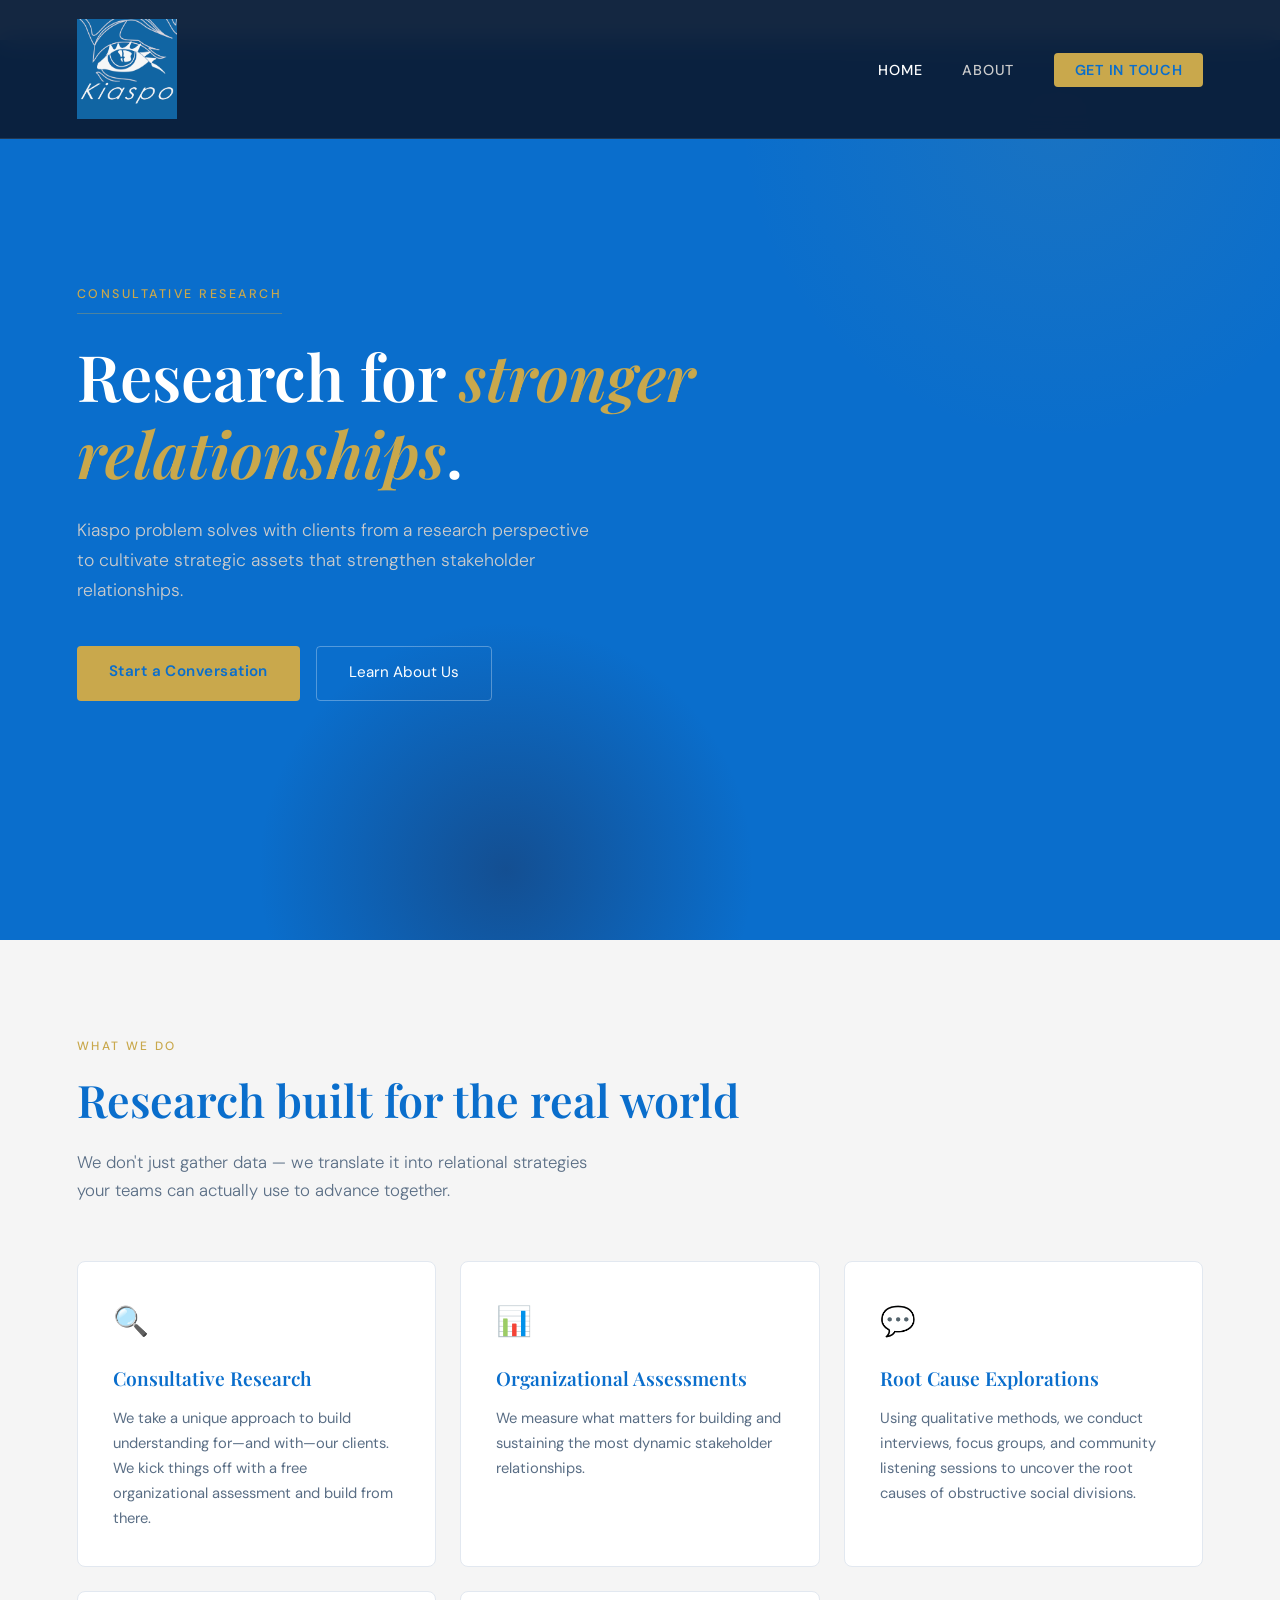
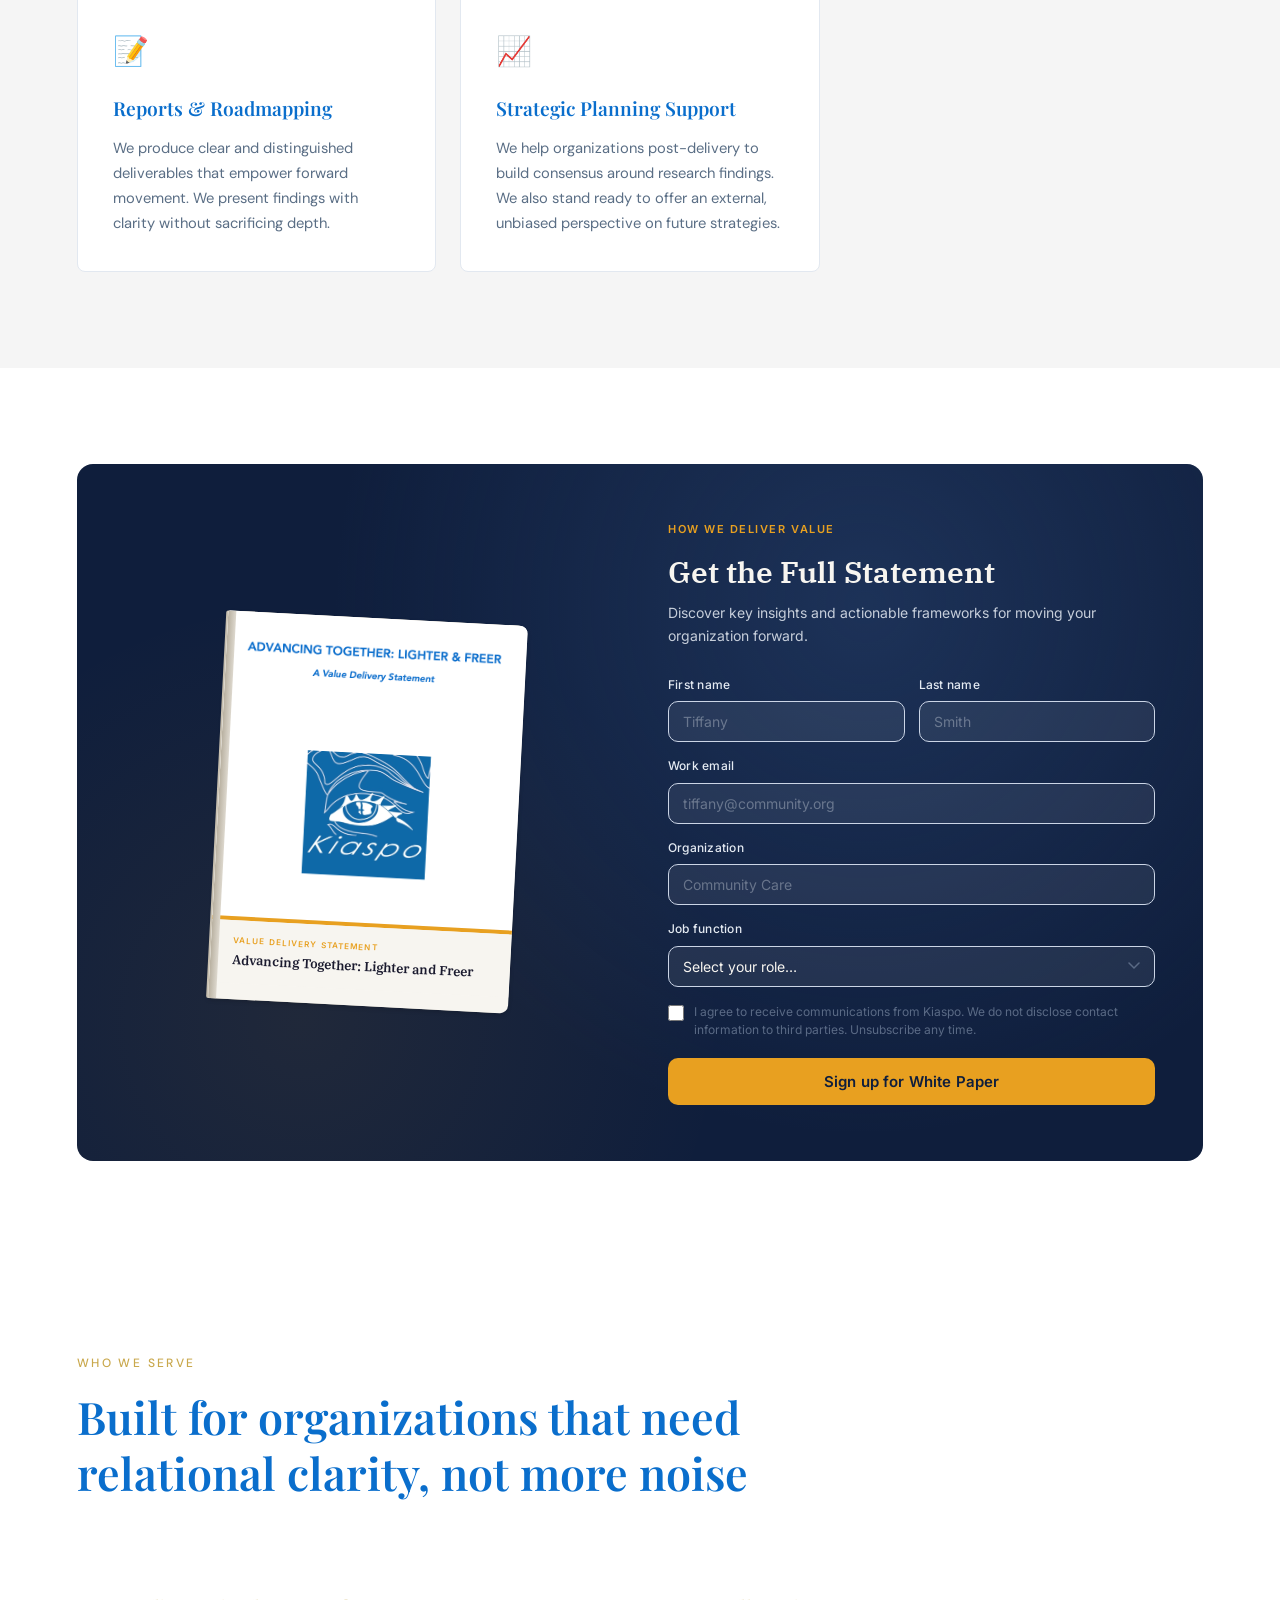
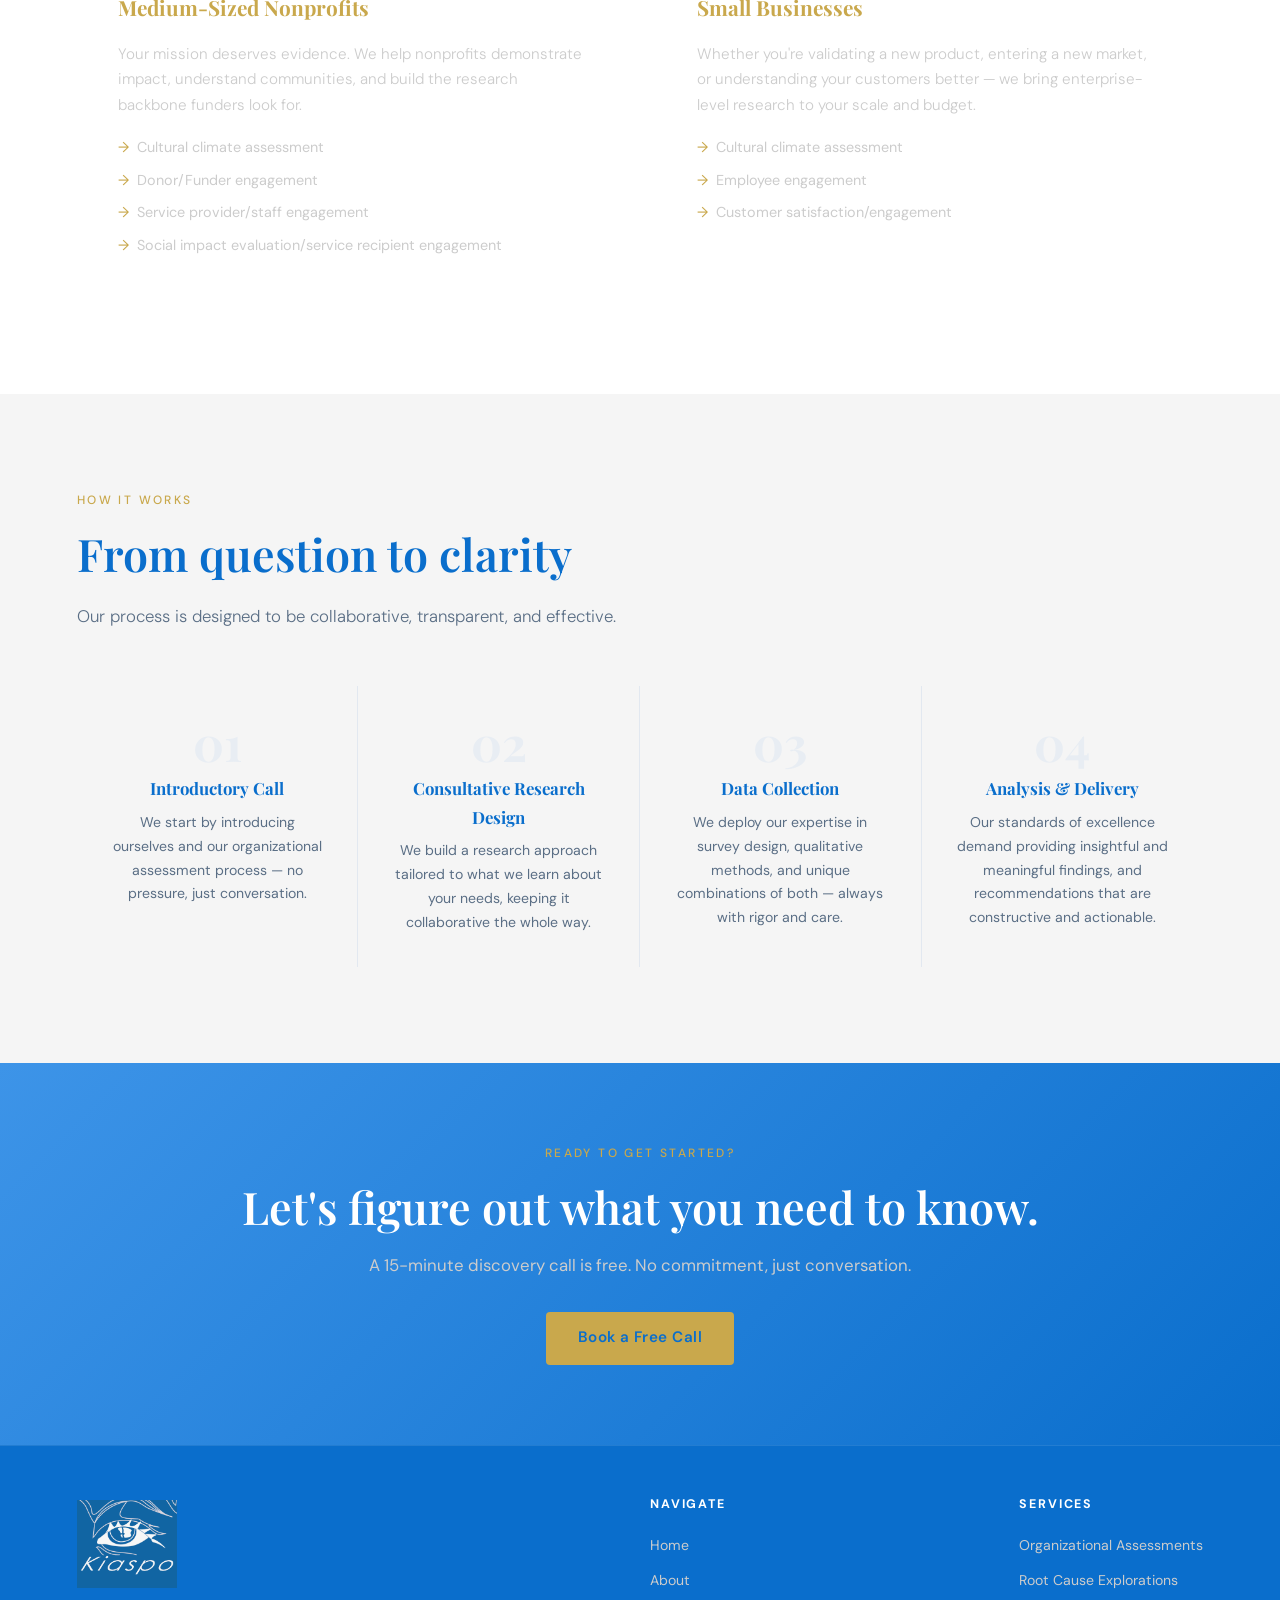
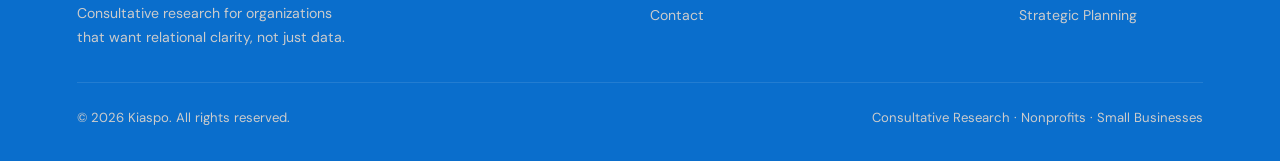
==== index.html @ f4883353 "Update index.html" ====
<!DOCTYPE html>
<html lang="en">
<head>
  <meta charset="UTF-8">
  <meta name="viewport" content="width=device-width, initial-scale=1.0">
  <title>Kiaspo — Consultative Research</title>
  <meta name="description" content="Kiaspo delivers consultative research for stronger stakeholder relationships.">
  <meta property="og:title" content="Kiaspo — Consultative Research"/>
  <meta property="og:description" content="Kiaspo delivers consultative research for stronger stakeholder relationships."/>
  <meta property="og:image" content="https://kiaspo.com/kiaspo.png"/>
  <meta property="og:image:width" content="1000"/>
  <meta property="og:image:height" content="650"/>
  <meta property="og:url" content="https://kiaspo.com"/>
  <meta property="og:type" content="website"/>
  <meta property="og:site_name" content="Kiaspo"/>
  <link rel="icon" type="image/png" href="/kiaspo.png">
  <link rel="stylesheet" href="./style.css">
  <!-- Privacy-friendly analytics by Plausible -->
  <script async src="https://plausible.io/js/pa-m7c9_O9lNClJFS-D4IZKk.js"></script>
  <script>
    window.plausible=window.plausible||function(){(plausible.q=plausible.q||[]).push(arguments)},plausible.init=plausible.init||function(i){plausible.o=i||{}};
    plausible.init()
  </script>
</head>
<body>

  <!-- NAV -->
  <nav>
    <a href="/">
      <img src="kiaspo.png" alt="Kiaspo-logo" class="logo">
    <ul>
      <li><a href="index.html" class="active">Home</a></li>
      <li><a href="about.html">About</a></li>
      <li><a href="contact.html" class="nav-cta">Get In Touch</a></li>
    </ul>
  </nav>

  <!-- HERO -->
  <section class="hero" style="margin-top: 2.5rem;">
    <div class="hero-content">
      <span class="hero-eyebrow">Consultative Research</span>
      <h1>Research for <em>stronger relationships</em>.</h1>
      <p>Kiaspo problem solves with clients from a research perspective to cultivate strategic assets that strengthen stakeholder relationships.</p>
      <div class="hero-actions">
        <a href="contact.html" class="btn-primary">Start a Conversation</a>
        <a href="about.html" class="btn-outline">Learn About Us</a>
      </div>
    </div>
  </section>

   <!-- SERVICES -->
  <section id="services" section class="services">
    <div class="services-header">
      <div class="section-label">What We Do</div>
      <h2 class="section-title">Research built for the real world</h2>
      <p class="section-sub">We don't just gather data — we translate it into relational strategies your teams can actually use to advance together.</p>
    </div>
    <div class="services-grid">
      <div class="service-card">
        <div class="service-icon">🔍</div>
        <h3>Consultative Research</h3>
        <p>We take a unique approach to build understanding for—and with—our clients. We kick things off with a free organizational assessment and build from there.</p>
      </div>
      <div class="service-card">
        <div class="service-icon">📊</div>
        <h3>Organizational Assessments</h3>
        <p>We measure what matters for building and sustaining the most dynamic stakeholder relationships.</p>
      </div>
      <div class="service-card">
        <div class="service-icon">💬</div>
        <h3>Root Cause Explorations</h3>
        <p>Using qualitative methods, we conduct interviews, focus groups, and community listening sessions to uncover the root causes of obstructive social divisions.</p>
      </div>
      <div class="service-card">
        <div class="service-icon">📝</div>
        <h3>Reports & Roadmapping</h3>
        <p>We produce clear and distinguished deliverables that empower forward movement. We present findings with clarity without sacrificing depth.</p>
      </div>
      <div class="service-card">
        <div class="service-icon">📈</div>
        <h3>Strategic Planning Support</h3>
        <p>We help organizations post-delivery to build consensus around research findings. We also stand ready to offer an external, unbiased perspective on future strategies.</p>
      </div>
    </section>
    
    <link rel="preconnect" href="https://fonts.googleapis.com">
    <link rel="preconnect" href="https://fonts.gstatic.com" crossorigin>
    <link href="https://fonts.googleapis.com/css2?family=IBM+Plex+Serif:ital,wght@0,400;0,600;1,400&family=Inter:wght@400;500;600&display=swap" rel="stylesheet">

    <style>
      /* ── Design tokens ─────────────────────────────────────────── */
      .wp-signup-wrap {
        --wp-navy:      #0F1E3C;
        --wp-slate:     #2D4A7A;
        --wp-amber:     #E8A020;
        --wp-mist:      #E4EAF2;
        --wp-paper:     #F7F5F0;
        --wp-ink:       #1A1A2E;
        --wp-mid:       #5A6A85;
        --wp-border:    #CBD5E6;
        --wp-radius:    10px;
        --wp-font-ui:   'Inter', sans-serif;
        --wp-font-disp: 'IBM Plex Serif', Georgia, serif;
      }
    
      /* ── Layout shell ──────────────────────────────────────────── */
      .wp-signup-wrap {
        background: var(--wp-navy);
        border-radius: 16px;
        padding: 56px 48px;
        display: grid;
        grid-template-columns: 1fr 1fr;
        gap: 56px;
        align-items: center;
        font-family: var(--wp-font-ui);
        box-sizing: border-box;
        overflow: hidden;
        position: relative;
      }
    
      /* subtle topographic texture overlay */
      .wp-signup-wrap::before {
        content: '';
        position: absolute;
        inset: 0;
        background-image: radial-gradient(circle at 70% 20%, rgba(45,74,122,0.45) 0%, transparent 55%),
                          radial-gradient(circle at 20% 80%, rgba(232,160,32,0.08) 0%, transparent 40%);
        pointer-events: none;
      }
    
      /* ── Left column: cover ────────────────────────────────────── */
      .wp-signup-cover-col {
        display: flex;
        flex-direction: column;
        align-items: center;
        justify-content: center;
        position: relative;
        z-index: 1;
      }
    
      /* the cover card itself — tilted 3° */
      .wp-signup-cover {
        position: relative;
        z-index: 1;
        width: 100%;
        max-width: 300px;
        aspect-ratio: 8.5 / 11;
        background: var(--wp-paper);
        border-radius: 2px 8px 8px 2px;
        transform: rotate(3deg);
        overflow: hidden;
        display: flex;
        flex-direction: column;
        box-shadow:
          -2px 0 0 0 #c8c0b0,
          0 2px 4px rgba(0,0,0,0.15);
      }
    
      /* spine binding effect */
      .wp-signup-cover::before {
        content: '';
        position: absolute;
        left: 0;
        top: 0;
        bottom: 0;
        width: 8px;
        background: linear-gradient(to right, #b8b0a0, #ddd8ce);
        z-index: 2;
      }
    
      /* actual cover image fills the zone */
      .wp-cover-image-zone img {
        width: 100%;
        height: 100%;
        object-fit: cover;
        object-position: center;
        display: block;
      }
    
      /* amber accent bar on cover */
      .wp-cover-accent {
        height: 4px;
        background: var(--wp-amber);
        flex-shrink: 0;
      }
    
      /* cover footer with title */
      .wp-cover-footer {
        padding: 14px 18px 14px 22px;
        background: var(--wp-paper);
        flex-shrink: 0;
      }
    
      .wp-cover-footer-eyebrow {
        font-family: var(--wp-font-ui);
        font-size: 8px;
        font-weight: 600;
        letter-spacing: 0.14em;
        text-transform: uppercase;
        color: var(--wp-amber);
        margin-bottom: 4px;
      }
    
      .wp-cover-footer-title {
        font-family: var(--wp-font-disp);
        font-size: 13px;
        font-weight: 600;
        color: var(--wp-ink);
        line-height: 1.35;
      }
    
      /* ── Right column: form ────────────────────────────────────── */
      .wp-signup-form-col {
        position: relative;
        z-index: 1;
      }
    
      .wp-signup-eyebrow {
        font-size: 11px;
        font-weight: 600;
        letter-spacing: 0.14em;
        text-transform: uppercase;
        color: var(--wp-amber);
        margin: 0 0 14px;
      }
    
      .wp-signup-headline {
        font-family: var(--wp-font-disp);
        font-size: clamp(22px, 2.4vw, 30px);
        font-weight: 600;
        color: var(--wp-paper);
        line-height: 1.25;
        margin: 0 0 12px;
      }
    
      .wp-signup-subhead {
        font-size: 14px;
        line-height: 1.6;
        color: var(--wp-mist);
        margin: 0 0 28px;
        opacity: 0.85;
      }
    
      /* ── Form fields ───────────────────────────────────────────── */
      .wp-signup-form {
        display: flex;
        flex-direction: column;
        gap: 14px;
      }
    
      .wp-field-row {
        display: grid;
        grid-template-columns: 1fr 1fr;
        gap: 14px;
      }
    
      .wp-field {
        display: flex;
        flex-direction: column;
        gap: 6px;
      }
    
      .wp-field label {
        font-size: 12px;
        font-weight: 500;
        color: var(--wp-mist);
        letter-spacing: 0.02em;
      }
    
      .wp-field input,
      .wp-field select {
        background: rgba(255,255,255,0.07);
        border: 1px solid var(--wp-border);
        border-radius: var(--wp-radius);
        padding: 11px 14px;
        font-family: var(--wp-font-ui);
        font-size: 14px;
        color: var(--wp-paper);
        outline: none;
        transition: border-color 0.18s, background 0.18s, box-shadow 0.18s;
        -webkit-appearance: none;
        appearance: none;
        box-sizing: border-box;
        width: 100%;
      }
    
      .wp-field select {
        background-image: url("data:image/svg+xml,%3Csvg xmlns='http://www.w3.org/2000/svg' width='12' height='8' viewBox='0 0 12 8'%3E%3Cpath d='M1 1l5 5 5-5' stroke='%235A6A85' stroke-width='1.5' fill='none' stroke-linecap='round'/%3E%3C/svg%3E");
        background-repeat: no-repeat;
        background-position: right 14px center;
        padding-right: 36px;
        cursor: pointer;
      }
    
      .wp-field select option {
        background: var(--wp-navy);
        color: var(--wp-paper);
      }
    
      .wp-field input::placeholder {
        color: rgba(228,234,242,0.35);
      }
    
      .wp-field input:focus,
      .wp-field select:focus {
        border-color: var(--wp-amber);
        background: rgba(255,255,255,0.11);
        box-shadow: 0 0 0 3px rgba(232,160,32,0.15);
      }
    
      /* ── Consent checkbox ──────────────────────────────────────── */
      .wp-consent {
        display: flex;
        align-items: flex-start;
        gap: 10px;
        margin-top: 2px;
      }
    
      .wp-consent input[type="checkbox"] {
        width: 16px;
        height: 16px;
        min-width: 16px;
        accent-color: var(--wp-amber);
        margin-top: 2px;
        cursor: pointer;
      }
    
      .wp-consent label {
        font-size: 12px;
        line-height: 1.55;
        color: var(--wp-mid);
        cursor: pointer;
      }
    
      .wp-consent a {
        color: var(--wp-amber);
        text-decoration: none;
      }
    
      .wp-consent a:hover {
        text-decoration: underline;
      }
    
      /* ── Submit button ─────────────────────────────────────────── */
      .wp-signup-btn {
        background: var(--wp-amber);
        color: var(--wp-navy);
        border: none;
        border-radius: var(--wp-radius);
        padding: 14px 28px;
        font-family: var(--wp-font-ui);
        font-size: 15px;
        font-weight: 600;
        letter-spacing: 0.01em;
        cursor: pointer;
        width: 100%;
        display: flex;
        align-items: center;
        justify-content: center;
        gap: 8px;
        transition: background 0.18s, transform 0.12s, box-shadow 0.18s;
        margin-top: 4px;
      }
    
      .wp-signup-btn:hover {
        background: #f0b030;
        box-shadow: 0 4px 20px rgba(232,160,32,0.35);
      }
    
      .wp-signup-btn:active {
        transform: translateY(1px);
      }
    
      .wp-signup-btn {
        flex-shrink: 0;
      }
    
      /* ── Success state ─────────────────────────────────────────── */
      .wp-success-msg {
        display: none;
        text-align: center;
        padding: 24px 0;
      }
    
      .wp-success-icon {
        width: 48px;
        height: 48px;
        background: rgba(232,160,32,0.15);
        border-radius: 50%;
        display: flex;
        align-items: center;
        justify-content: center;
        margin: 0 auto 16px;
      }
    
      .wp-success-msg h3 {
        font-family: var(--wp-font-disp);
        font-size: 20px;
        color: var(--wp-paper);
        margin: 0 0 8px;
      }
    
      .wp-success-msg p {
        font-size: 14px;
        color: var(--wp-mist);
        margin: 0;
        opacity: 0.8;
      }
    
      /* ── Responsive ────────────────────────────────────────────── */
      @media (max-width: 860px) {
        .wp-signup-wrap {
          grid-template-columns: 1fr;
          padding: 40px 28px;
          gap: 36px;
        }
    
        .wp-signup-cover-col {
          order: -1;
        }
    
        .wp-signup-cover {
          max-width: 200px;
          transform: rotate(2deg);
        }
    
        .wp-field-row {
          grid-template-columns: 1fr;
        }
      }
    
      @media (max-width: 480px) {
        .wp-signup-wrap {
          padding: 32px 20px;
          border-radius: 12px;
        }
    
        .wp-signup-headline {
          font-size: 22px;
        }
      }
    
      /* ── Reduced motion ────────────────────────────────────────── */
      @media (prefers-reduced-motion: reduce) {
        .wp-signup-btn,
        .wp-field input,
        .wp-field select {
          transition: none;
        }
      }
    </style>
    
    <!-- ═══════════════════════════════════════════════════════════ -->
    <!--  EMBEDDABLE COMPONENT — paste inside any <section>         -->
    <!-- ═══════════════════════════════════════════════════════════ -->
    
    <section id="at-white-paper" section class="white-paper">
      <div class="wp-signup-wrap" role="region" aria-label="White paper download sign-up">
    
      <!-- ── Left: White Paper Cover ─────────────────────────────── -->
      <div class="wp-signup-cover-col">
        <div class="wp-signup-cover-shadow" aria-hidden="true"></div>
    
        <div class="wp-signup-cover" role="img" aria-label="White paper cover">
          <!--
            COVER IMAGE ZONE
            Replace the contents of .wp-cover-image-zone with your actual
            white paper cover image:
    
              <div class="wp-cover-image-zone">
                <img src="/path/to/cover.jpg" alt="White paper cover illustration">
              </div>
    
            If no image is available, the zone shows a placeholder tint.
          -->
          <div class="wp-cover-image-zone">
            <img src="at_cover.png" alt=White paper cover"
            <!-- ↓ Replace with: <img src="cover.jpg" alt="..."> -->
          </div>
    
          <div class="wp-cover-accent"></div>
    
          <div class="wp-cover-footer">
            <!--
              Update these two lines with your white paper's details.
              The eyebrow could be "White Paper", "Research Report", "Guide", etc.
            -->
            <div class="wp-cover-footer-eyebrow">Value Delivery Statement</div>
            <div class="wp-cover-footer-title">Advancing Together: Lighter and Freer</div>
          </div>
        </div>
      </div>
    
      <!-- ── Right: Sign-Up Form ─────────────────────────────────── -->
      <div class="wp-signup-form-col">
    
        <!-- Update eyebrow, headline, and subhead with your copy -->
        <p class="wp-signup-eyebrow">How We Deliver Value</p>
        <h2 class="wp-signup-headline">Get the Full Statement</h2>
        <p class="wp-signup-subhead">
          Discover key insights and actionable frameworks for moving your organization forward.
        </p>
    
        <form class="wp-signup-form" id="wpSignupForm" action="https://formspree.io/f/mvznryjy" method="POST">
    
          <div class="wp-field-row">
            <div class="wp-field">
              <label for="wp-first-name">First name</label>
              <input type="text" id="wp-first-name" name="first_name"
                     placeholder="Tiffany" autocomplete="given-name" required>
            </div>
            <div class="wp-field">
              <label for="wp-last-name">Last name</label>
              <input type="text" id="wp-last-name" name="last_name"
                     placeholder="Smith" autocomplete="family-name" required>
            </div>
          </div>
    
          <div class="wp-field">
            <label for="wp-email">Work email</label>
            <input type="email" id="wp-email" name="email"
                   placeholder="tiffany@community.org" autocomplete="email" required>
          </div>
    
          <div class="wp-field">
            <label for="wp-company">Organization</label>
            <input type="text" id="wp-company" name="company"
                   placeholder="Community Care" autocomplete="organization">
          </div>
    
          <div class="wp-field">
            <label for="wp-role">Job function</label>
            <select id="wp-role" name="job_function">
              <option value="" disabled selected>Select your role…</option>
              <option value="executive">Executive / C-Suite</option>
              <option value="marketing">Marketing</option>
              <option value="sales">Sales</option>
              <option value="finance">Finance</option>
              <option value="operations">Operations</option>
              <option value="other">Other</option>
            </select>
          </div>
    
          <div class="wp-consent">
            <input type="checkbox" id="wp-consent" name="consent" required>
            <label for="wp-consent">
              I agree to receive communications from Kiaspo. We do not disclose contact information to third parties. Unsubscribe any time.
            </label>
          </div>

           <button type="submit" class="wp-signup-btn">Sign up for White Paper</button>

      </form>

    
        <!-- Success message (shown after submit) -->
        <div class="wp-success-msg" id="wpSuccessMsg" role="alert">
          <div class="wp-success-icon" aria-hidden="true">
            <svg width="22" height="22" viewBox="0 0 22 22" fill="none"
                 xmlns="http://www.w3.org/2000/svg">
              <path d="M4 11l5 5 9-9" stroke="#E8A020" stroke-width="2"
                    stroke-linecap="round" stroke-linejoin="round"/>
            </svg>
          </div>
          <h3>Check your inbox</h3>
          <p>Your copy of the white paper is on its way.</p>
        </div>
    
      </div><!-- /form col -->
    </div><!-- /wp-signup-wrap -->
  </section>
  
        
  <!-- WHO WE SERVE -->
  <section class="audience">
    <div class="who-we-serve-header">
      <div class="section-label">Who We Serve</div>
      <h2 class="section-title">Built for organizations that need</br>relational clarity, not more noise</h2>
      <div class="audience-grid">
      <div class="audience-card">
        <h3>Medium-Sized Nonprofits</h3>
        <p>Your mission deserves evidence. We help nonprofits demonstrate impact, understand communities, and build the research backbone funders look for.</p>
        <ul>
          <li>Cultural climate assessment</li>
          <li>Donor/Funder engagement</li>
          <li>Service provider/staff engagement</li>
          <li>Social impact evaluation/service recipient engagement</li>
        </ul>
      </div>
       <div class="audience-card">
        <h3>Small Businesses</h3>
        <p>Whether you're validating a new product, entering a new market, or understanding your customers better — we bring enterprise-level research to your scale and budget.</p>
        <ul>
          <li>Cultural climate assessment</li>
          <li>Employee engagement</li>
          <li>Customer satisfaction/engagement</li>
        </ul>
      </div>
    </div>
  </section>

  <!-- PROCESS -->
  <section class="process">
    <div class="section-label">How It Works</div>
    <h2 class="section-title">From question to clarity</h2>
    <p class="section-sub">Our process is designed to be collaborative, transparent, and effective.</p>
    <div class="process-steps">
      <div class="process-step">
        <span class="step-num">01</span>
        <h4>Introductory Call</h4>
        <p>We start by introducing ourselves and our organizational assessment process — no pressure, just conversation.</p>
      </div>
      <div class="process-step">
        <span class="step-num">02</span>
        <h4>Consultative Research Design</h4>
        <p>We build a research approach tailored to what we learn about your needs, keeping it collaborative the whole way.</p>
      </div>
      <div class="process-step">
        <span class="step-num">03</span>
        <h4>Data Collection</h4>
        <p>We deploy our expertise in survey design, qualitative methods, and unique combinations of both — always with rigor and care.</p>
      </div>
      <div class="process-step">
        <span class="step-num">04</span>
        <h4>Analysis & Delivery</h4>
        <p>Our standards of excellence demand providing insightful and meaningful findings, and recommendations that are constructive and actionable.</p>
      </div>
    </div>
  </section>

  <!-- CTA BANNER -->
  <section class="cta-banner">
    <div class="section-label">Ready to Get Started?</div>
    <h2 class="section-title">Let's figure out what you need to know.</h2>
    <p>A 15-minute discovery call is free. No commitment, just conversation.</p>
    <a href="/contact/" class="btn-primary">Book a Free Call</a>
  </section>

  <!-- FOOTER -->
  <footer>
    <div class="footer-top">
      <div class="footer-brand">
        <a href="index.html" class="logo"/span></a>
        <p>Consultative research for organizations that want relational clarity, not just data.</p>
      </div>
      <div class="footer-links">
        <h4>Navigate</h4>
        <ul>
          <li><a href="index.html">Home</a></li>
          <li><a href="about.html">About</a></li>
          <li><a href="contact.html">Contact</a></li>
        </ul>
      </div>
      <div class="footer-links">
        <h4>Services</h4>
        <ul>
          <li><a href="#services">Organizational Assessments</a></li>
          <li><a href="#services">Root Cause Explorations</a></li>
          <li><a href="#services">Strategic Planning</a></li>
        </ul>
      </div>
    </div>
    <div class="footer-bottom">
      <span>© 2026 Kiaspo. All rights reserved.</span>
      <span>Consultative Research · Nonprofits · Small Businesses</span>
    </div>
  </footer>

</body>
</html>
---- style.css ----
@import url('https://fonts.googleapis.com/css2?family=Playfair+Display:wght@400;500;600;700&family=DM+Sans:wght@300;400;500&display=swap');

:root {
  --kiaspo-blue: #0a6ecc;
  --kiaspo-blue-light: #97c8f7;
  --kiaspo-blue-mid: #3d94e8;
  --white: #ffffff;
  --off-white: #f5f5f5;
  --gold: #c9a84c;
  --text-muted: #cccccc;
  --border: rgba(255,255,255,0.1);
}

* { margin: 0; padding: 0; box-sizing: border-box; }

html { scroll-behavior: smooth; }

body {
  font-family: 'DM Sans', sans-serif;
  background: var(--white);
  color: var(--navy);
  line-height: 1.7;
}

/* ─── NAV ─────────────────────────────────── */
nav {
  position: fixed;
  top: 0; left: 0; right: 0;
  z-index: 100;
  display: flex;
  justify-content: space-between;
  align-items: center;
  padding: 1.2rem 6%;
  background: rgba(11, 31, 58, 0.96);
  backdrop-filter: blur(12px);
  border-bottom: 1px solid var(--border);
}

.logo {
  background-image: url('kiaspo.png');
  background-size: contain;
  background-repeat: no-repeat;
  background-position: center;
  width: 100px;
  height: 100px;
  display: block;
}

.logo span { color: var(--gold); }

nav ul {
  list-style: none;
  display: flex;
  gap: 2.5rem;
}

nav ul a {
  color: var(--text-muted);
  text-decoration: none;
  font-size: 0.9rem;
  font-weight: 500;
  letter-spacing: 0.05em;
  text-transform: uppercase;
  transition: color 0.2s;
}

nav ul a:hover, nav ul a.active { color: var(--white); }

.nav-cta {
  background: var(--gold);
  color: var(--kiaspo-blue) !important;
  padding: 0.5rem 1.3rem;
  border-radius: 4px;
  font-weight: 600 !important;
  transition: opacity 0.2s !important;
}

.nav-cta:hover { opacity: 0.85; color: var(--kiaspo-blue) !important; }

/* ─── HERO ────────────────────────────────── */
.hero {
  min-height: 100vh;
  background: var(--kiaspo-blue);
  display: flex;
  align-items: center;
  padding: 0 6%;
  position: relative;
  overflow: hidden;
}

.hero::before {
  content: '';
  position: absolute;
  top: -30%;
  right: -10%;
  width: 700px;
  height: 700px;
  background: radial-gradient(circle, rgba(201,168,76,0.08) 0%, transparent 65%);
  pointer-events: none;
}

.hero::after {
  content: '';
  position: absolute;
  bottom: -20%;
  left: 20%;
  width: 500px;
  height: 500px;
  background: radial-gradient(circle, rgba(26,58,107,0.6) 0%, transparent 70%);
  pointer-events: none;
}

.hero-content {
  position: relative;
  z-index: 2;
  max-width: 680px;
}

.hero-eyebrow {
  display: inline-block;
  font-size: 0.78rem;
  font-weight: 500;
  letter-spacing: 0.2em;
  text-transform: uppercase;
  color: var(--gold);
  margin-bottom: 1.5rem;
  padding-bottom: 0.5rem;
  border-bottom: 1px solid rgba(201,168,76,0.35);
}

.hero h1 {
  font-family: 'Playfair Display', serif;
  font-size: clamp(2.2rem, 5vw, 4rem);
  font-weight: 600;
  color: var(--white);
  line-height: 1.2;
  margin-bottom: 1.5rem;
}

.hero h1 em {
  font-style: italic;
  color: var(--gold);
}

.hero p {
  font-size: 1.1rem;
  color: var(--text-muted);
  margin-bottom: 2.5rem;
  max-width: 520px;
  font-weight: 300;
}

.hero-actions {
  display: flex;
  gap: 1rem;
  flex-wrap: wrap;
}

.btn-primary {
  background: var(--gold);
  color: var(--kiaspo-blue);
  padding: 0.85rem 2rem;
  border-radius: 4px;
  text-decoration: none;
  font-weight: 600;
  font-size: 0.95rem;
  letter-spacing: 0.03em;
  transition: opacity 0.2s, transform 0.2s;
  display: inline-block;
}

.btn-primary:hover { opacity: 0.88; transform: translateY(-1px); }

.btn-outline {
  border: 1px solid rgba(255,255,255,0.3);
  color: var(--white);
  padding: 0.85rem 2rem;
  border-radius: 4px;
  text-decoration: none;
  font-weight: 400;
  font-size: 0.95rem;
  transition: border-color 0.2s, background 0.2s;
  display: inline-block;
}

.btn-outline:hover {
  border-color: rgba(255,255,255,0.7);
  background: rgba(255,255,255,0.05);
}

/* ─── STATS STRIP ─────────────────────────── */
.stats {
  background: var(--kiaspo-blue-light);
  border-top: 1px solid var(--border);
  border-bottom: 1px solid var(--border);
  padding: 2.5rem 6%;
  display: flex;
  justify-content: space-around;
  flex-wrap: wrap;
  gap: 2rem;
}

.stat {
  text-align: center;
}

.stat-num {
  font-family: 'Playfair Display', serif;
  font-size: 2.2rem;
  font-weight: 700;
  color: var(--gold);
}

.stat-label {
  font-size: 0.82rem;
  color: var(--text-muted);
  text-transform: uppercase;
  letter-spacing: 0.1em;
  margin-top: 0.2rem;
}

/* ─── SECTION BASE ────────────────────────── */
section { padding: 6rem 6%; }

.section-label {
  font-size: 0.75rem;
  font-weight: 500;
  letter-spacing: 0.2em;
  text-transform: uppercase;
  color: var(--gold);
  margin-bottom: 1rem;
}

.section-title {
  font-family: 'Playfair Display', serif;
  font-size: clamp(1.8rem, 3.5vw, 2.8rem);
  font-weight: 600;
  color: var(--kiaspo-blue);
  line-height: 1.25;
  margin-bottom: 1.2rem;
}

.section-sub {
  color: #5a6e85;
  font-size: 1.05rem;
  max-width: 540px;
  font-weight: 300;
}

/* ─── SERVICES ────────────────────────────── */
.services { background: var(--off-white); }

.services-header {
  margin-bottom: 3.5rem;
}

.services-grid {
  display: grid;
  grid-template-columns: repeat(auto-fit, minmax(280px, 1fr));
  gap: 1.5rem;
}

.service-card {
  background: var(--white);
  border: 1px solid #e2e8f0;
  border-radius: 8px;
  padding: 2.2rem;
  transition: box-shadow 0.25s, transform 0.25s;
  position: relative;
  overflow: hidden;
}

.service-card::before {
  content: '';
  position: absolute;
  top: 0; left: 0; right: 0;
  height: 3px;
  background: var(--gold);
  transform: scaleX(0);
  transition: transform 0.3s;
  transform-origin: left;
}

.service-card:hover {
  box-shadow: 0 8px 30px rgba(11,31,58,0.1);
  transform: translateY(-3px);
}

.service-card:hover::before { transform: scaleX(1); }

.service-icon {
  font-size: 1.8rem;
  margin-bottom: 1rem;
}

.service-card h3 {
  font-family: 'Playfair Display', serif;
  font-size: 1.2rem;
  font-weight: 600;
  color: var(--kiaspo-blue);
  margin-bottom: 0.7rem;
}

.service-card p {
  font-size: 0.92rem;
  color: #5a6e85;
  line-height: 1.7;
}

/* ─── WHO WE SERVE ────────────────────────── */
.audience {
  background: var(--navy);
  color: var(--white);
}

.audience .section-title { color: var(--kiaspo-blue); }

.audience-grid {
  display: grid;
  grid-template-columns: 1fr 1fr;
  gap: 2rem;
  margin-top: 3rem;
}

.audience-card {
  border: 1px solid rgba(255,255,255,0.12);
  border-radius: 8px;
  padding: 2.5rem;
  background: rgba(255,255,255,0.04);
  transition: background 0.25s;
}

.audience-card:hover { background: rgba(255,255,255,0.08); }

.audience-card h3 {
  font-family: 'Playfair Display', serif;
  font-size: 1.3rem;
  color: var(--gold);
  margin-bottom: 1rem;
}

.audience-card p {
  color: var(--text-muted);
  font-size: 0.95rem;
  font-weight: 300;
}

.audience-card ul {
  list-style: none;
  margin-top: 1rem;
  display: flex;
  flex-direction: column;
  gap: 0.5rem;
}

.audience-card ul li {
  color: var(--text-muted);
  font-size: 0.9rem;
  padding-left: 1.2rem;
  position: relative;
}

.audience-card ul li::before {
  content: '→';
  position: absolute;
  left: 0;
  color: var(--gold);
}

/* ─── PROCESS ─────────────────────────────── */
.process { background: var(--off-white); }

.process-steps {
  display: grid;
  grid-template-columns: repeat(auto-fit, minmax(200px, 1fr));
  gap: 0;
  margin-top: 3.5rem;
  position: relative;
}

.process-step {
  padding: 2rem;
  text-align: center;
  border-right: 1px solid #e2e8f0;
}

.process-step:last-child { border-right: none; }

.step-num {
  font-family: 'Playfair Display', serif;
  font-size: 3rem;
  font-weight: 700;
  color: #e8edf3;
  display: block;
  line-height: 1;
  margin-bottom: 0.5rem;
}

.process-step h4 {
  font-family: 'Playfair Display', serif;
  font-size: 1.05rem;
  color: var(--kiaspo-blue);
  margin-bottom: 0.5rem;
}

.process-step p {
  font-size: 0.88rem;
  color: #5a6e85;
}

/* ─── CTA BANNER ──────────────────────────── */
.cta-banner {
  background: linear-gradient(135deg, var(--kiaspo-blue-mid), var(--kiaspo-blue));
  text-align: center;
  padding: 5rem 6%;
}

.cta-banner .section-title { color: var(--white); margin-bottom: 1rem; }

.cta-banner p { color: var(--text-muted); margin-bottom: 2rem; font-size: 1.05rem; }

/* ─── CONTACT FORM ────────────────────────── */
.contact-section { background: var(--off-white); }

.contact-grid {
  display: grid;
  grid-template-columns: 1fr 1.4fr;
  gap: 5rem;
  margin-top: 3rem;
  align-items: start;
}

.contact-info h3 {
  font-family: 'Playfair Display', serif;
  font-size: 1.3rem;
  color: var(--navy);
  margin-bottom: 1rem;
}

.contact-info p {
  color: #5a6e85;
  font-size: 0.95rem;
  margin-bottom: 2rem;
}

.contact-detail {
  display: flex;
  align-items: center;
  gap: 0.8rem;
  color: var(--navy);
  font-size: 0.9rem;
  margin-bottom: 0.8rem;
  font-weight: 500;
}

.contact-form {
  background: var(--white);
  border-radius: 10px;
  padding: 2.5rem;
  box-shadow: 0 4px 24px rgba(11,31,58,0.08);
}

.form-row {
  display: grid;
  grid-template-columns: 1fr 1fr;
  gap: 1rem;
}

.form-group {
  display: flex;
  flex-direction: column;
  margin-bottom: 1.2rem;
}

.form-group label {
  font-size: 0.82rem;
  font-weight: 500;
  letter-spacing: 0.06em;
  text-transform: uppercase;
  color: var(--navy);
  margin-bottom: 0.4rem;
}

.form-group input,
.form-group select,
.form-group textarea {
  border: 1px solid #d4dde8;
  border-radius: 5px;
  padding: 0.75rem 1rem;
  font-family: 'DM Sans', sans-serif;
  font-size: 0.95rem;
  color: var(--navy);
  background: var(--white);
  transition: border-color 0.2s;
  outline: none;
  width: 100%;
}

.form-group input:focus,
.form-group select:focus,
.form-group textarea:focus {
  border-color: var(--kiaspo-blue-mid);
  box-shadow: 0 0 0 3px rgba(26,58,107,0.08);
}

.form-group textarea { resize: vertical; min-height: 130px; }

.form-submit {
  width: 100%;
  background: var(--kiaspo-blue);
  color: var(--white);
  border: none;
  padding: 0.95rem;
  border-radius: 5px;
  font-family: 'DM Sans', sans-serif;
  font-size: 1rem;
  font-weight: 500;
  cursor: pointer;
  letter-spacing: 0.04em;
  transition: background 0.2s, transform 0.2s;
  margin-top: 0.5rem;
}

.form-submit:hover {
  background: var(--kiaspo-blue-mid);
  transform: translateY(-1px);
}

/* ─── FOOTER ──────────────────────────────── */
footer {
  background: var(--kiaspo-blue);
  color: var(--text-muted);
  padding: 3rem 6% 2rem;
  border-top: 1px solid var(--border);
}

.footer-top {
  display: flex;
  justify-content: space-between;
  align-items: flex-start;
  margin-bottom: 2rem;
  flex-wrap: wrap;
  gap: 2rem;
}

.footer-brand p {
  font-size: 0.88rem;
  margin-top: 0.5rem;
  max-width: 280px;
  color: var(--text-muted);
}

.footer-links h4 {
  font-size: 0.78rem;
  text-transform: uppercase;
  letter-spacing: 0.15em;
  color: var(--white);
  margin-bottom: 1rem;
}

.footer-links ul { list-style: none; }
.footer-links ul li { margin-bottom: 0.5rem; }
.footer-links ul a {
  color: var(--text-muted);
  text-decoration: none;
  font-size: 0.88rem;
  transition: color 0.2s;
}
.footer-links ul a:hover { color: var(--white); }

.footer-bottom {
  border-top: 1px solid var(--border);
  padding-top: 1.5rem;
  font-size: 0.82rem;
  display: flex;
  justify-content: space-between;
  flex-wrap: wrap;
  gap: 1rem;
}

/* ─── ABOUT PAGE ──────────────────────────── */
.page-hero {
  background: var(--kiaspo-blue);
  padding: 10rem 6% 6rem;
  position: relative;
  overflow: hidden;
}

.page-hero::before {
  content: '';
  position: absolute;
  top: 0; right: 0;
  width: 50%;
  height: 100%;
  background: radial-gradient(ellipse at top right, rgba(201,168,76,0.07), transparent 60%);
}

.page-hero .section-title { color: var(--white); }
.page-hero .section-sub { color: var(--text-muted); }

.about-mission {
  background: var(--white);
  display: grid;
  grid-template-columns: 1fr 1fr;
  gap: 5rem;
  align-items: center;
}

.mission-visual {
  background: var(--kiaspo-blue);
  border-radius: 10px;
  padding: 3rem;
  text-align: center;
}

.mission-visual blockquote {
  font-family: 'Playfair Display', serif;
  font-size: 1.4rem;
  font-style: italic;
  color: var(--white);
  line-height: 1.5;
}

.mission-visual cite {
  display: block;
  margin-top: 1rem;
  font-size: 0.82rem;
  color: var(--gold);
  font-style: normal;
  letter-spacing: 0.1em;
  text-transform: uppercase;
}

.values-grid {
  display: grid;
  grid-template-columns: repeat(auto-fit, minmax(200px, 1fr));
  gap: 1.5rem;
  margin-top: 3rem;
}

.value-card {
  padding: 1.8rem;
  border-left: 3px solid var(--gold);
  background: var(--off-white);
}

.value-card h4 {
  font-family: 'Playfair Display', serif;
  font-size: 1.05rem;
  color: var(--kiaspo-blue);
  margin-bottom: 0.5rem;
}

.value-card p {
  font-size: 0.88rem;
  color: #5a6e85;
}

/* ─── RESPONSIVE ──────────────────────────── */
@media (max-width: 768px) {
  nav ul { display: none; }
  .audience-grid { grid-template-columns: 1fr; }
  .contact-grid { grid-template-columns: 1fr; gap: 2rem; }
  .form-row { grid-template-columns: 1fr; }
  .about-mission { grid-template-columns: 1fr; }
  .process-step { border-right: none; border-bottom: 1px solid #e2e8f0; }
  .process-step:last-child { border-bottom: none; }
}
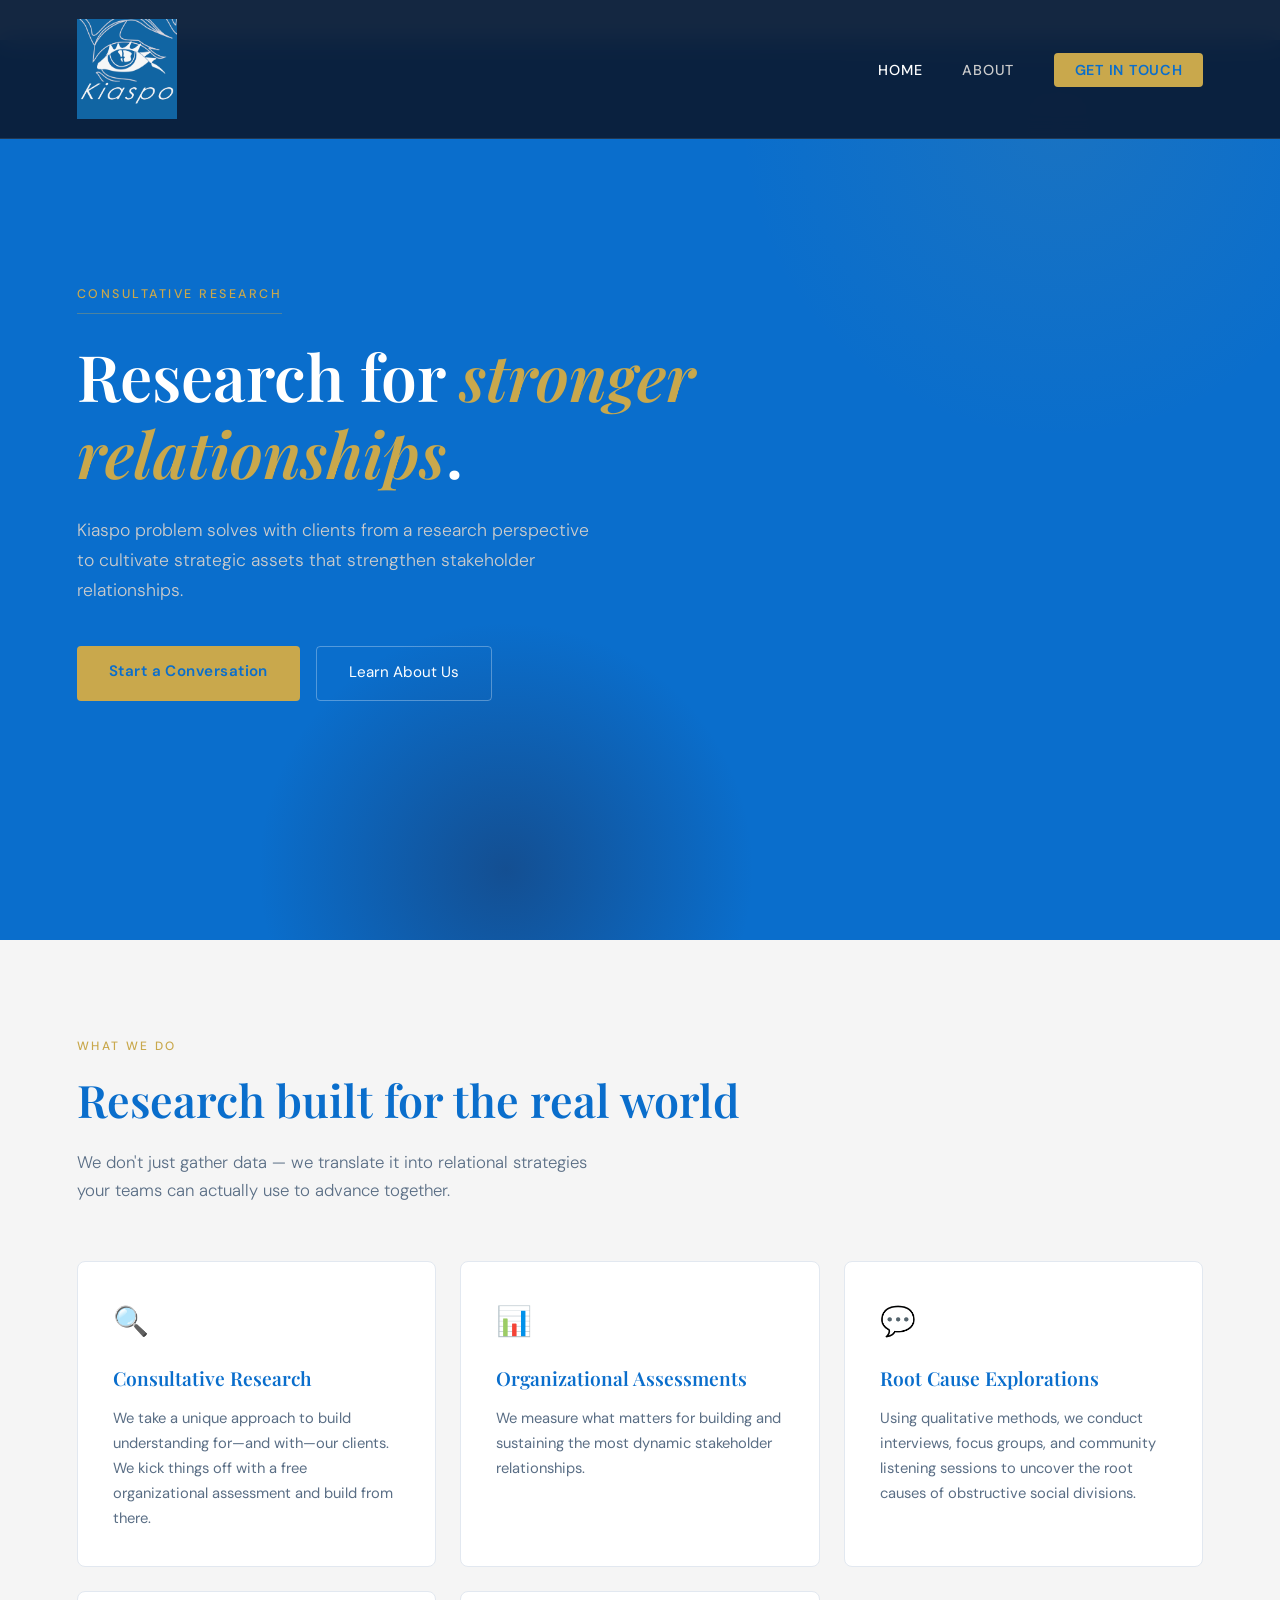
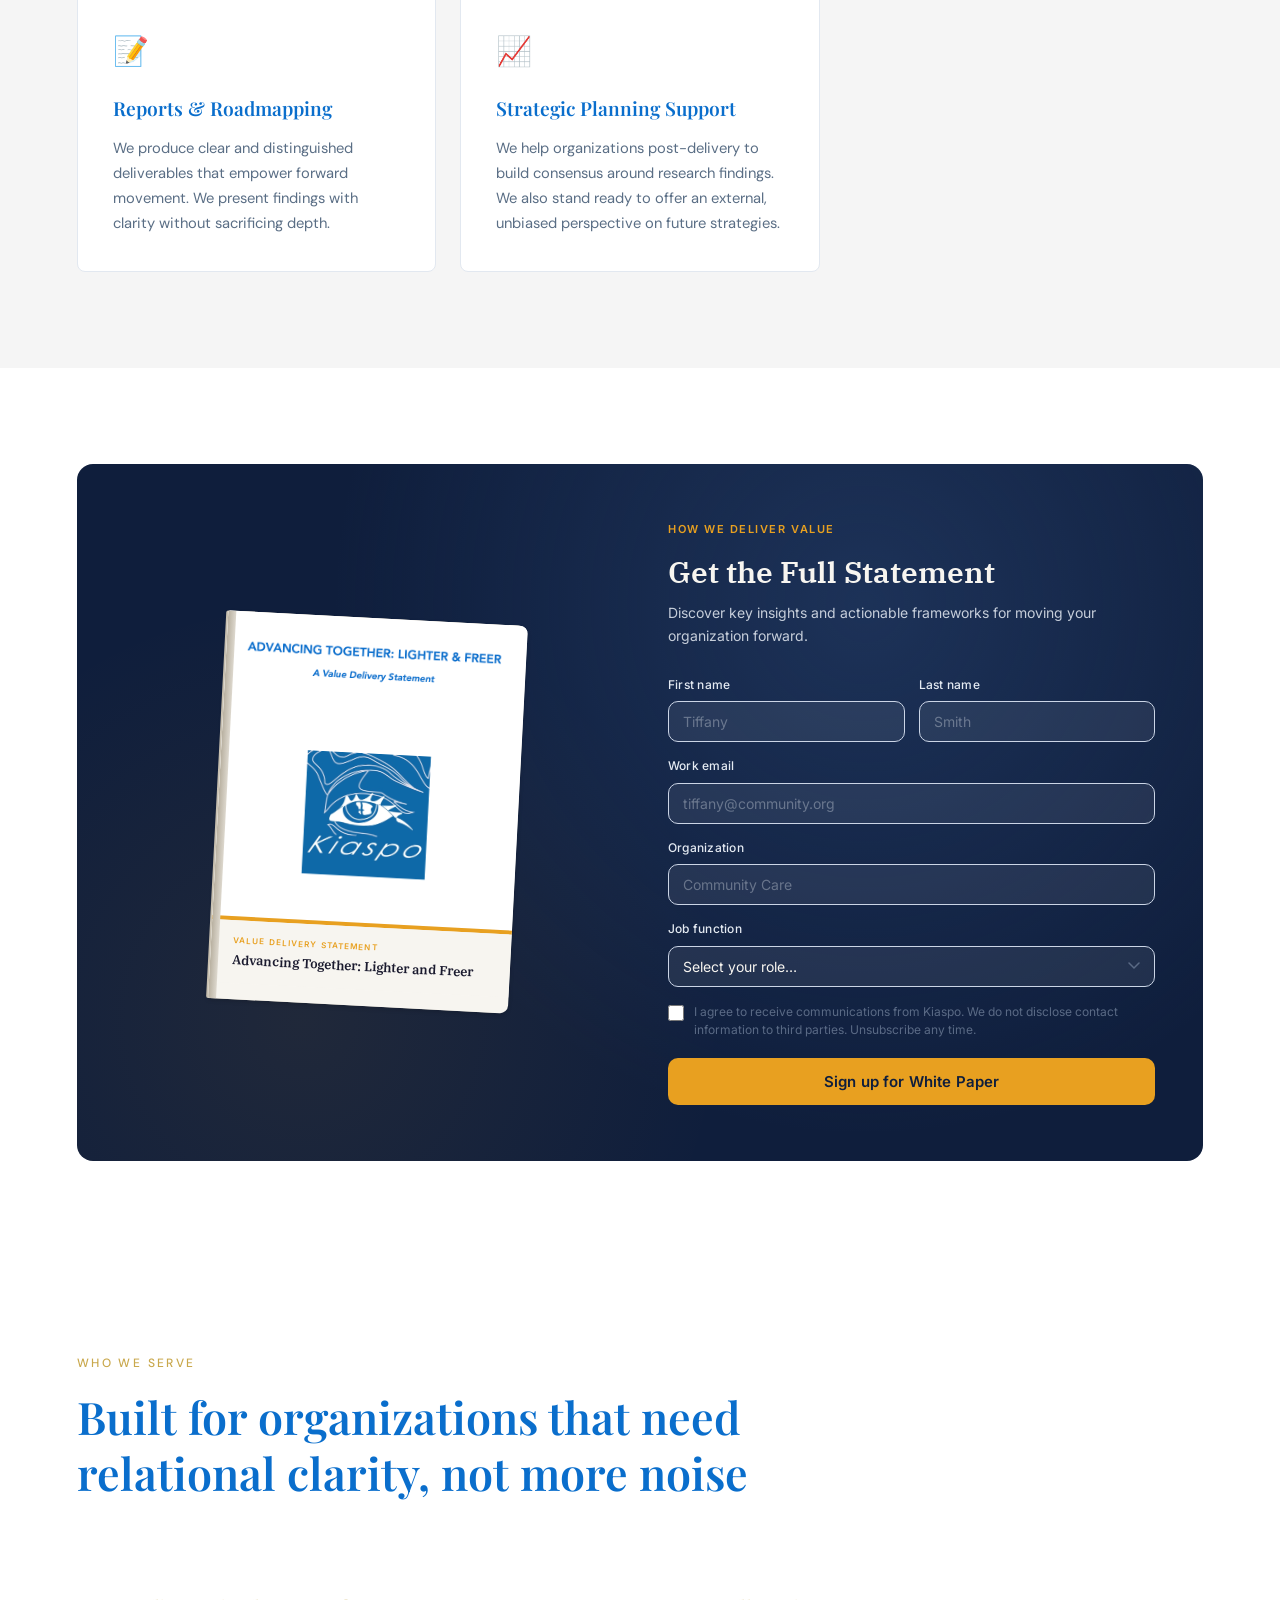
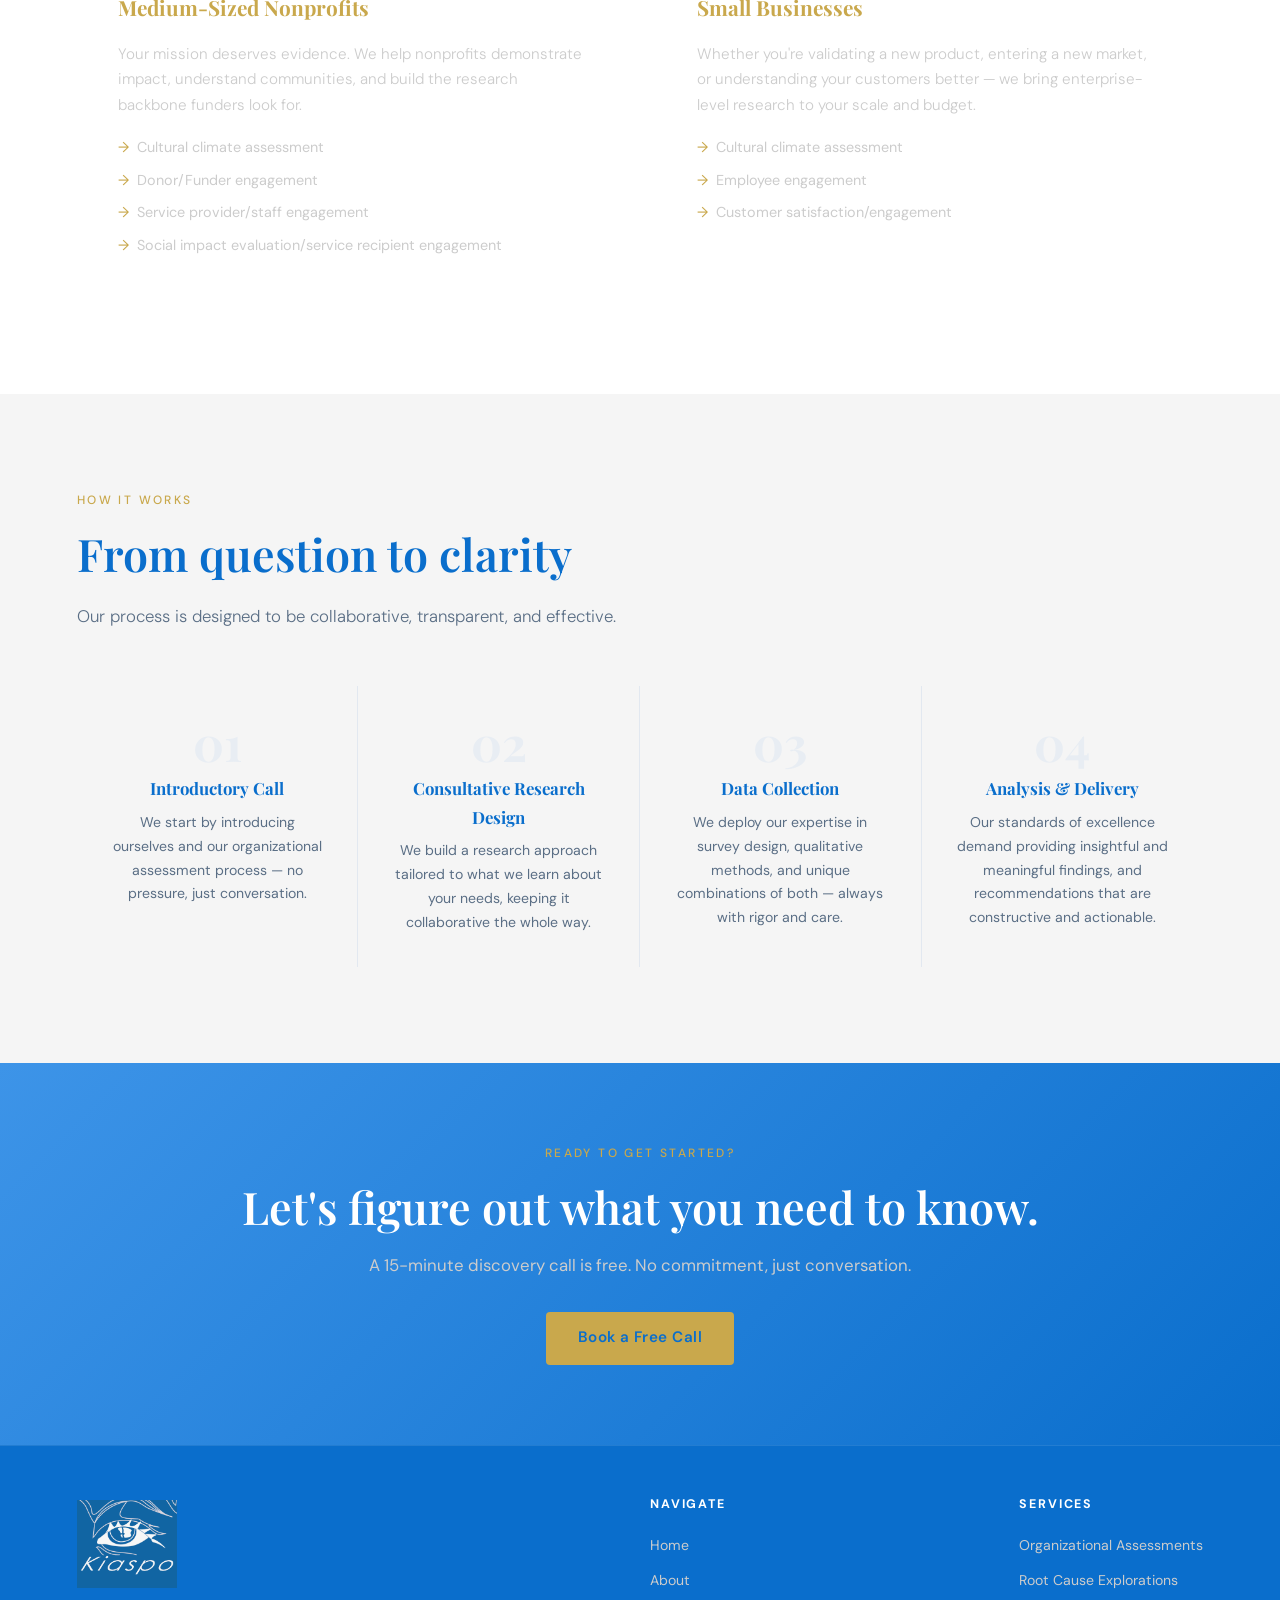
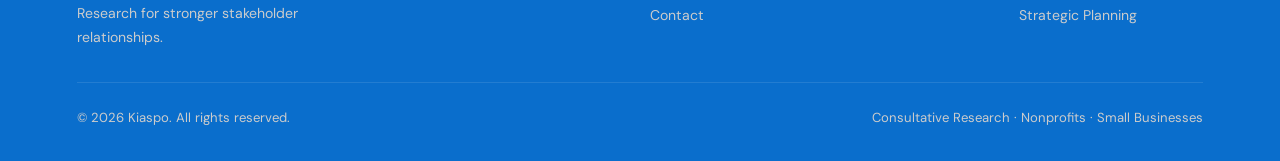
==== commit db781e49: "Update index.html" ====
--- a/index.html
+++ b/index.html
@@ -3,7 +3,7 @@
 <head>
   <meta charset="UTF-8">
   <meta name="viewport" content="width=device-width, initial-scale=1.0">
-  <title>Kiaspo — Consultative Research</title>
+  <title>Kiaspo | Research for Stronger Relationships</title>
   <meta name="description" content="Kiaspo delivers consultative research for stronger stakeholder relationships.">
   <meta property="og:title" content="Kiaspo — Consultative Research"/>
   <meta property="og:description" content="Kiaspo delivers consultative research for stronger stakeholder relationships."/>
@@ -641,7 +641,7 @@
     <div class="footer-top">
       <div class="footer-brand">
         <a href="index.html" class="logo"/span></a>
-        <p>Consultative research for organizations that want relational clarity, not just data.</p>
+        <p>Research for stronger stakeholder relationships.</p>
       </div>
       <div class="footer-links">
         <h4>Navigate</h4>
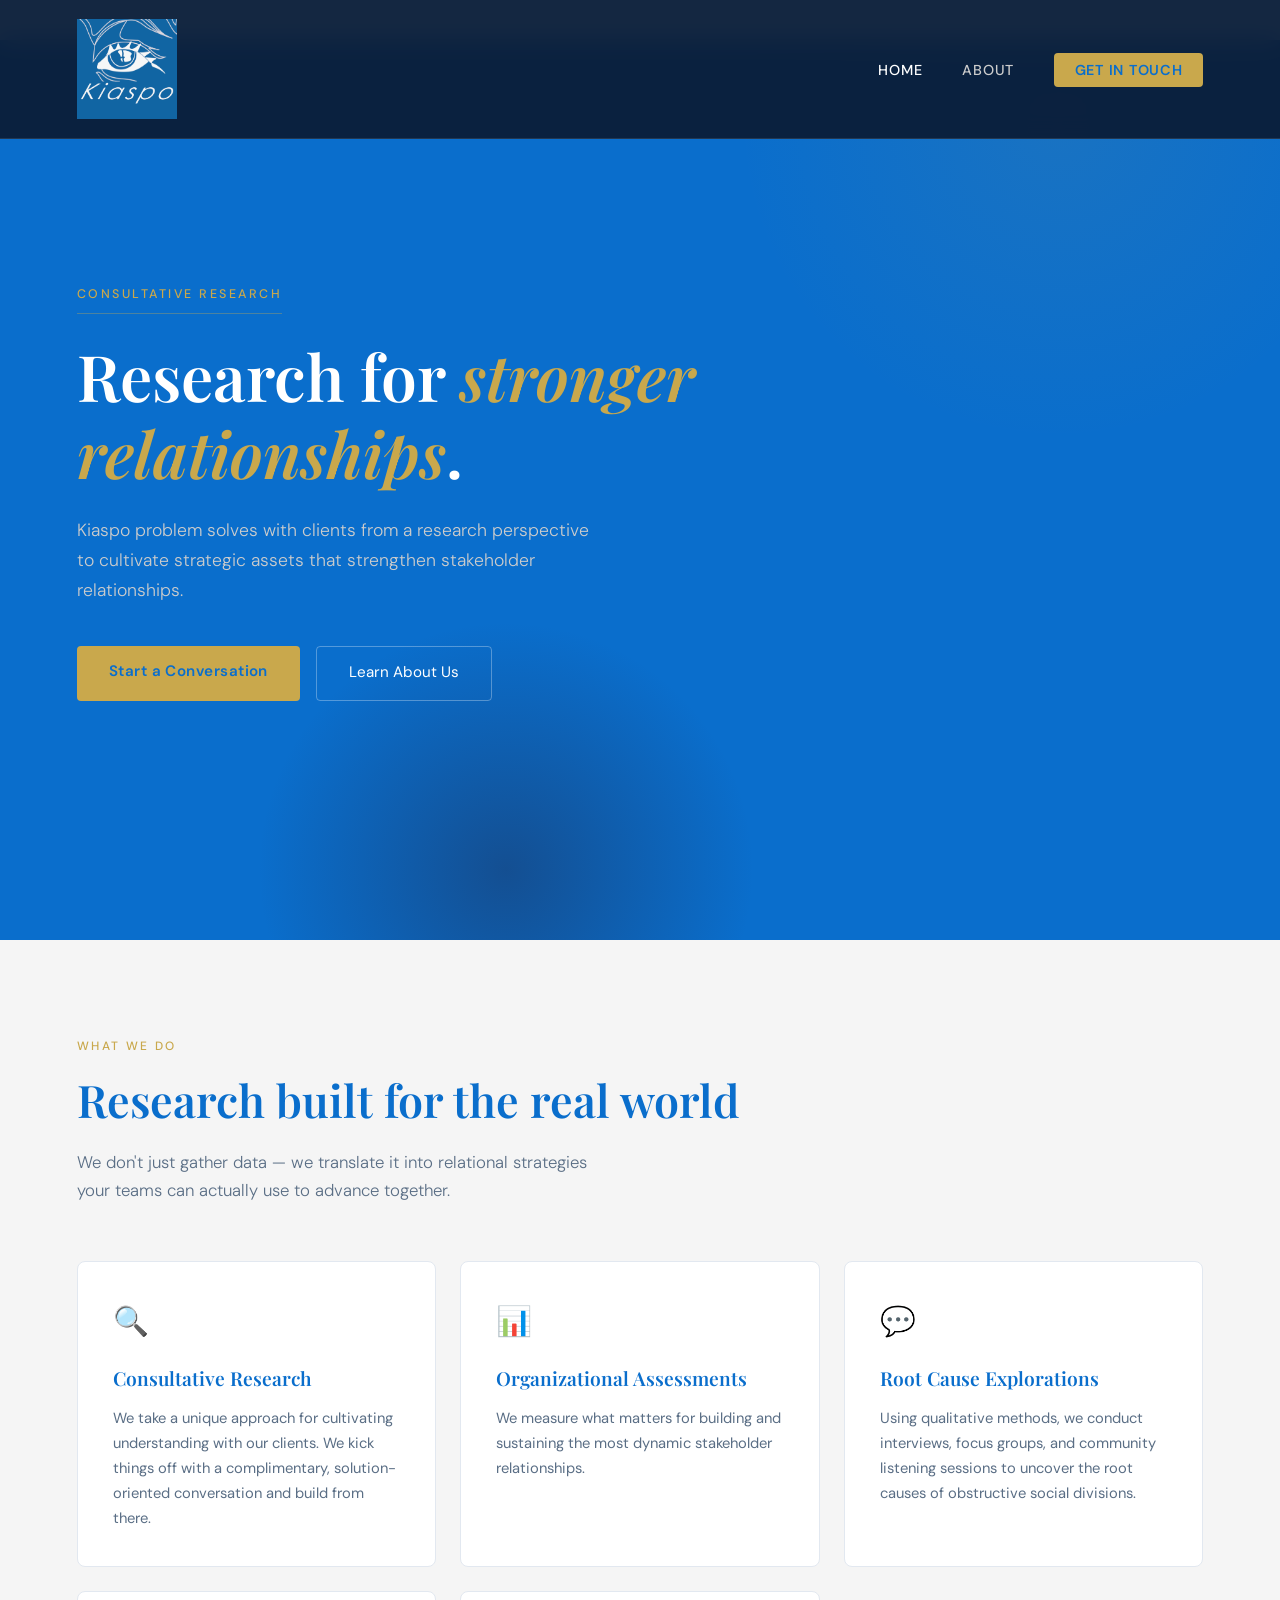
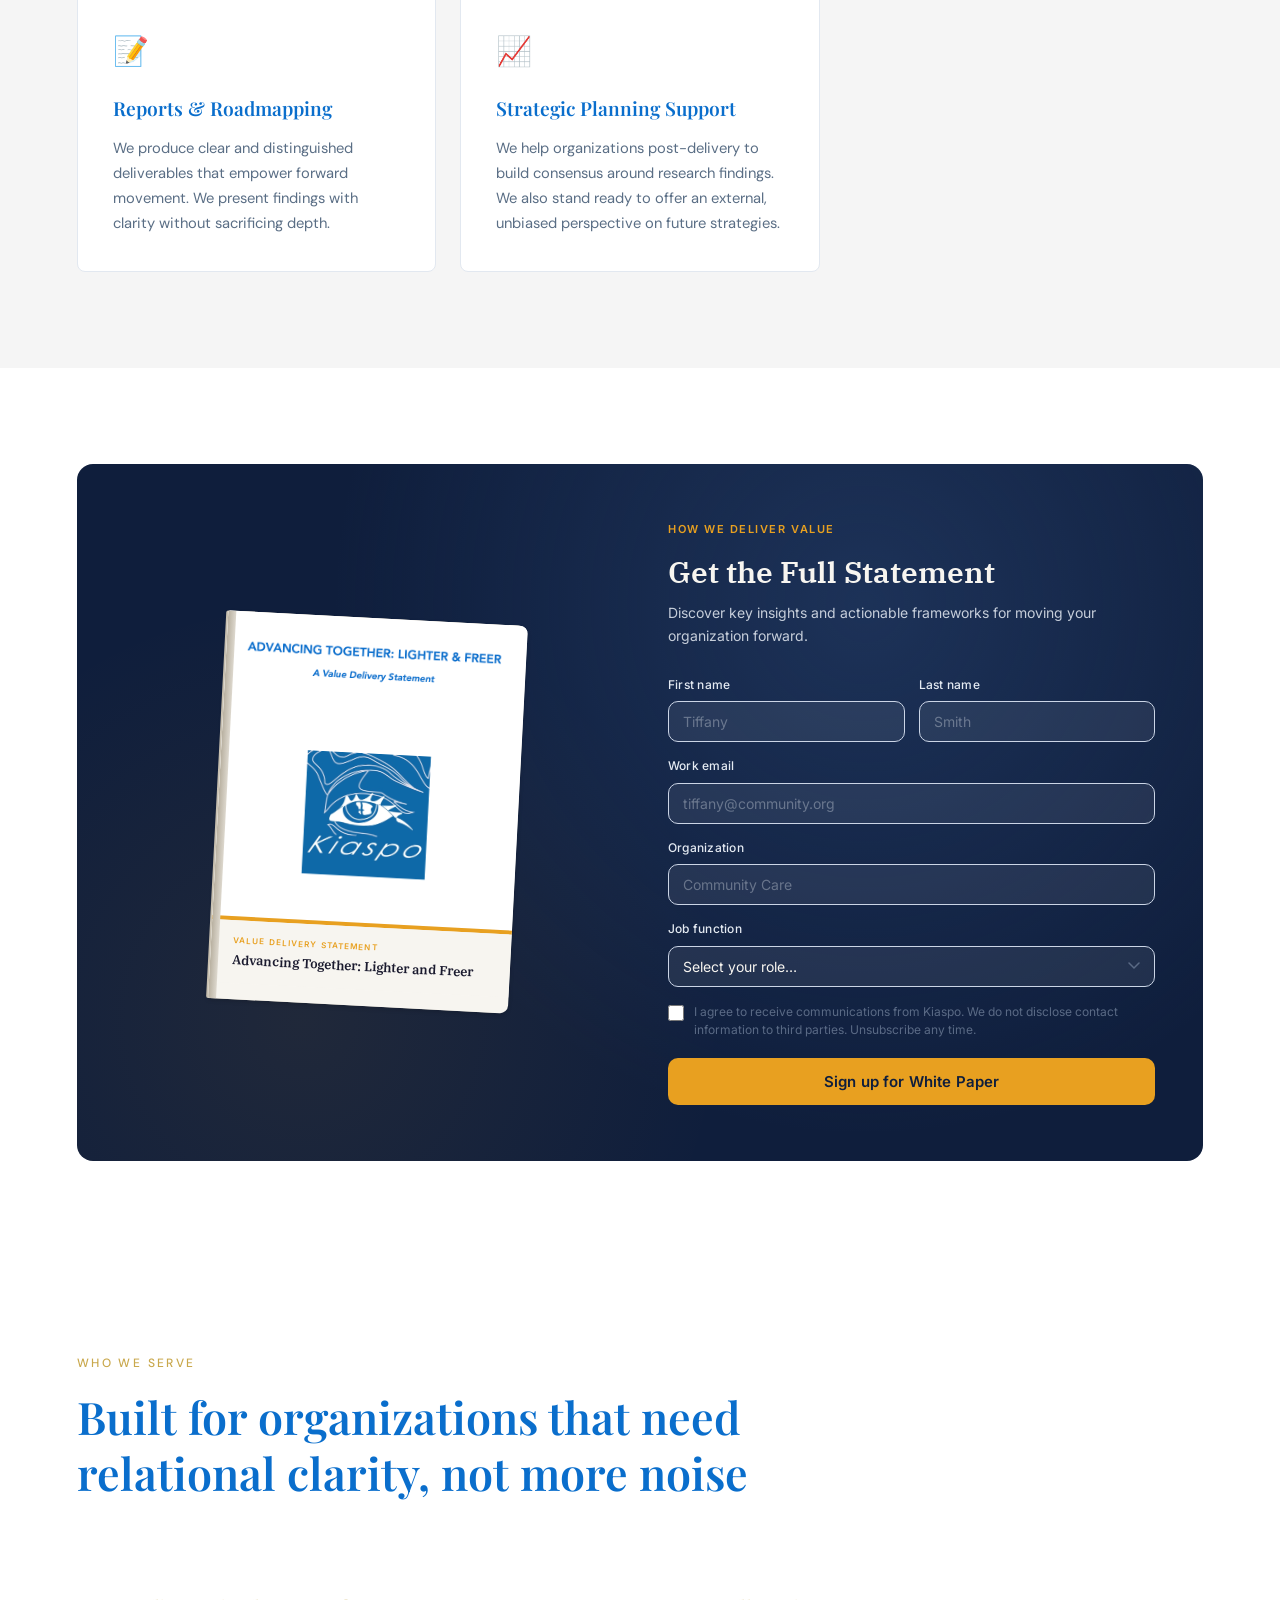
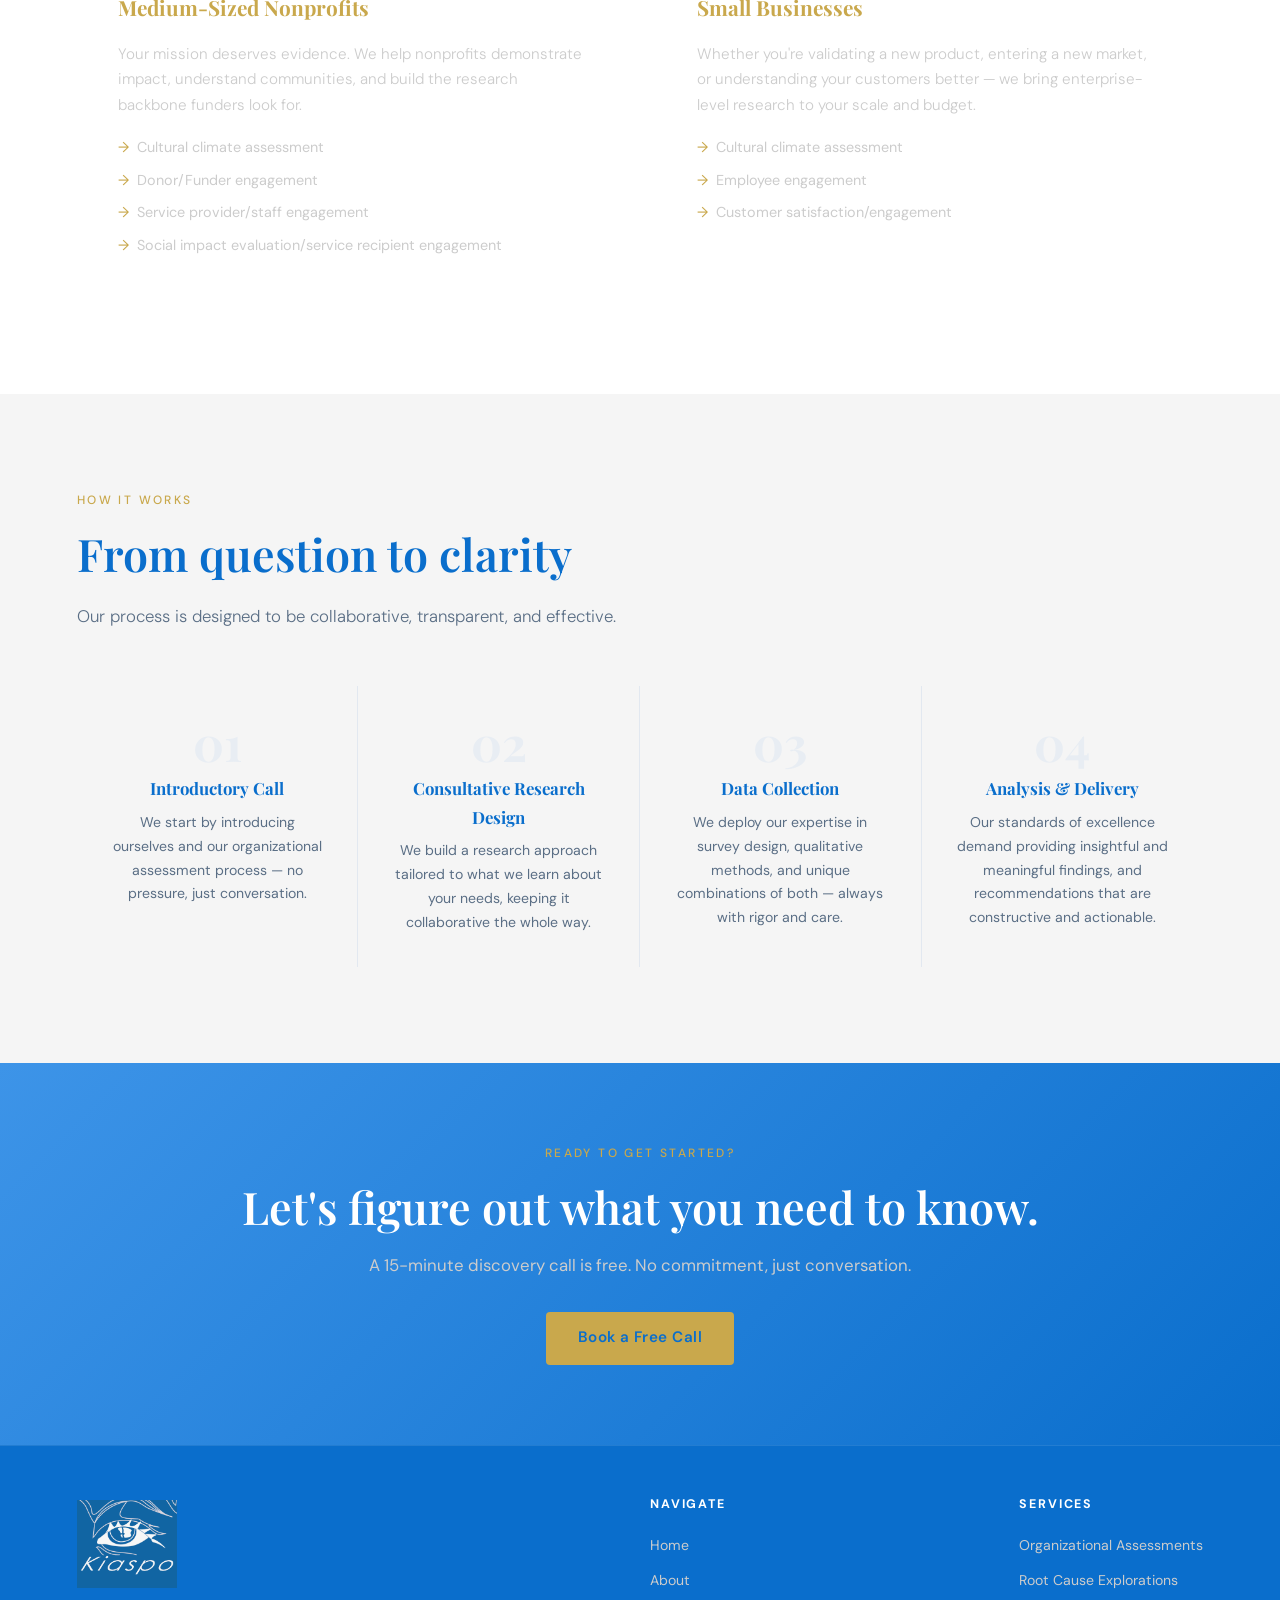
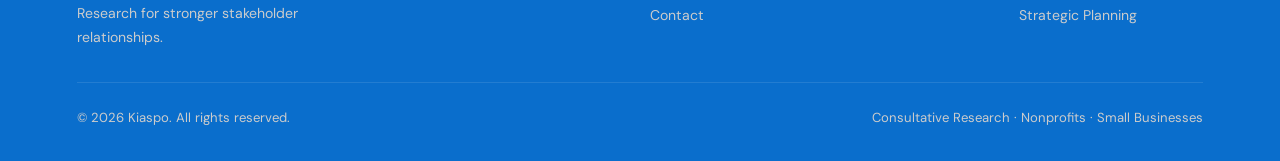
==== commit c40beb29: "Update index.html" ====
--- a/index.html
+++ b/index.html
@@ -59,7 +59,7 @@
       <div class="service-card">
         <div class="service-icon">🔍</div>
         <h3>Consultative Research</h3>
-        <p>We take a unique approach to build understanding for—and with—our clients. We kick things off with a free organizational assessment and build from there.</p>
+        <p>We take a unique approach for cultivating understanding with our clients. We kick things off with a complimentary, solution-oriented conversation and build from there.</p>
       </div>
       <div class="service-card">
         <div class="service-icon">📊</div>
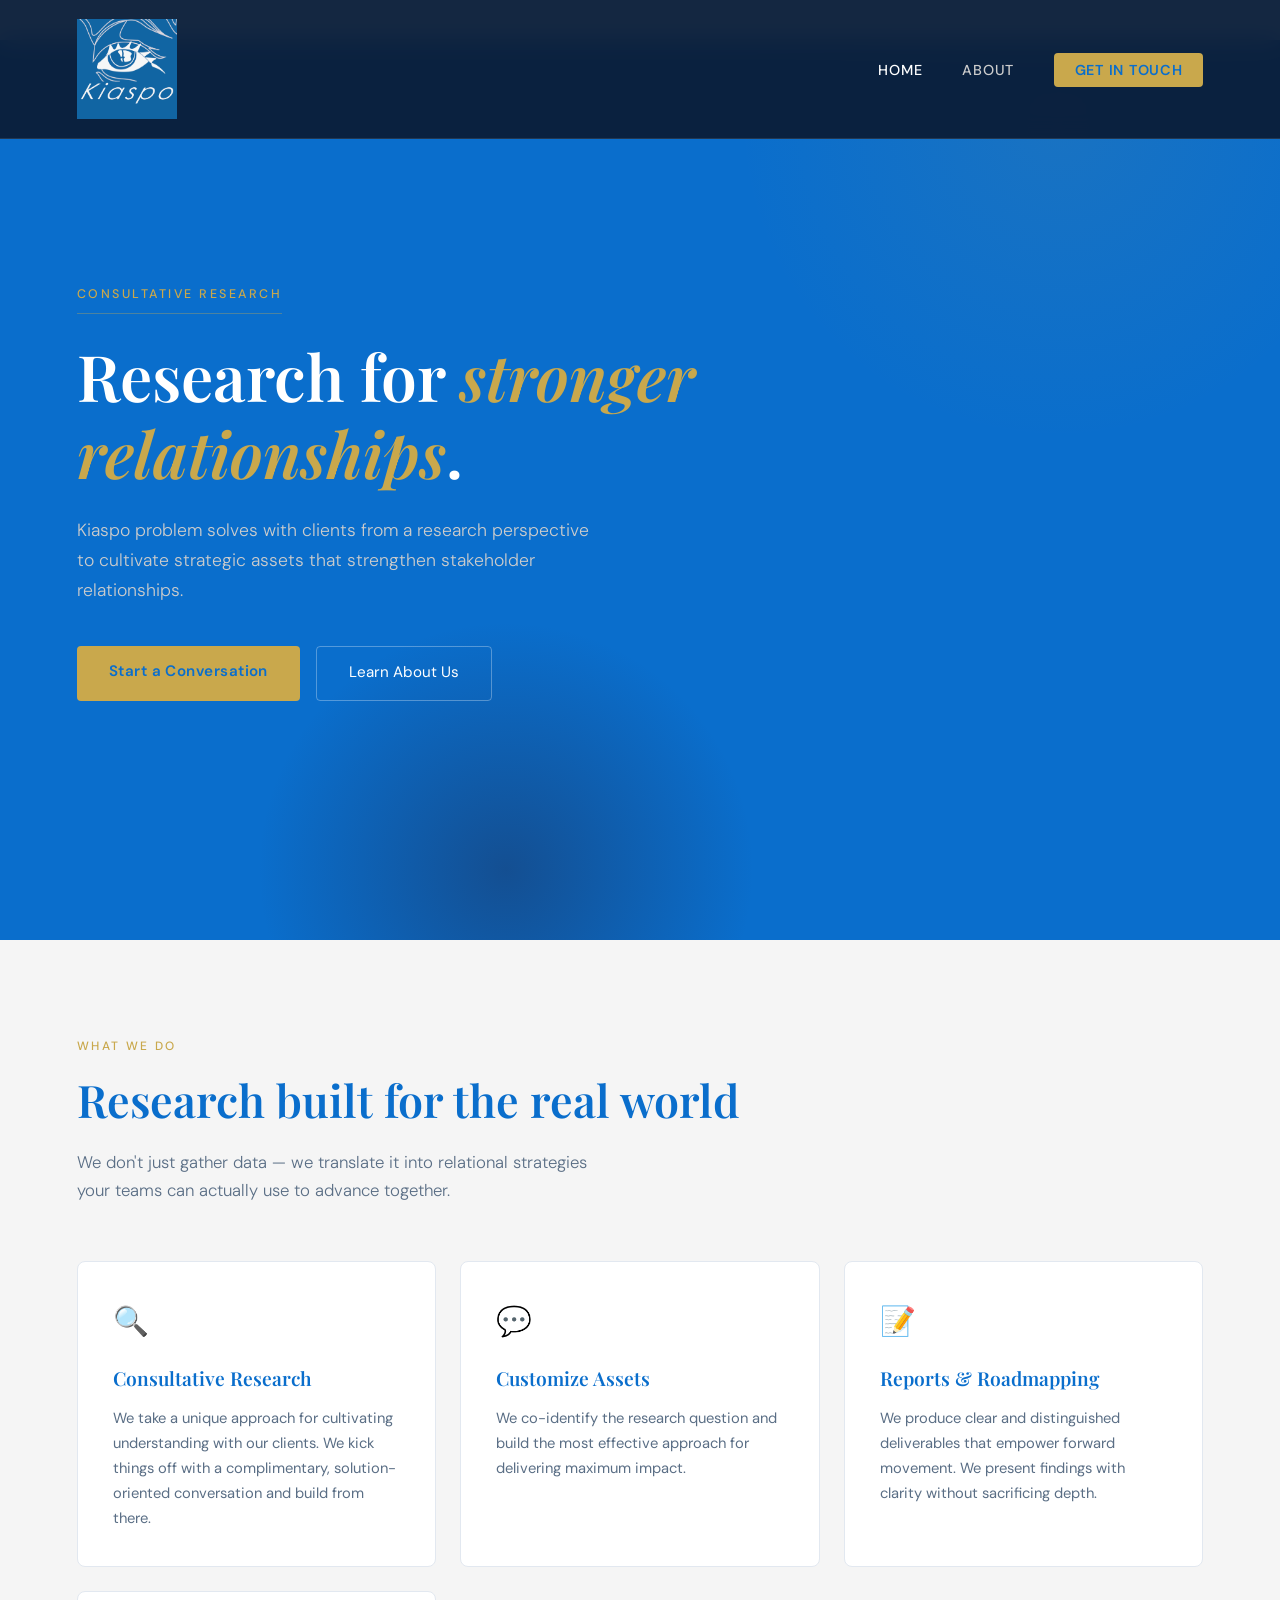
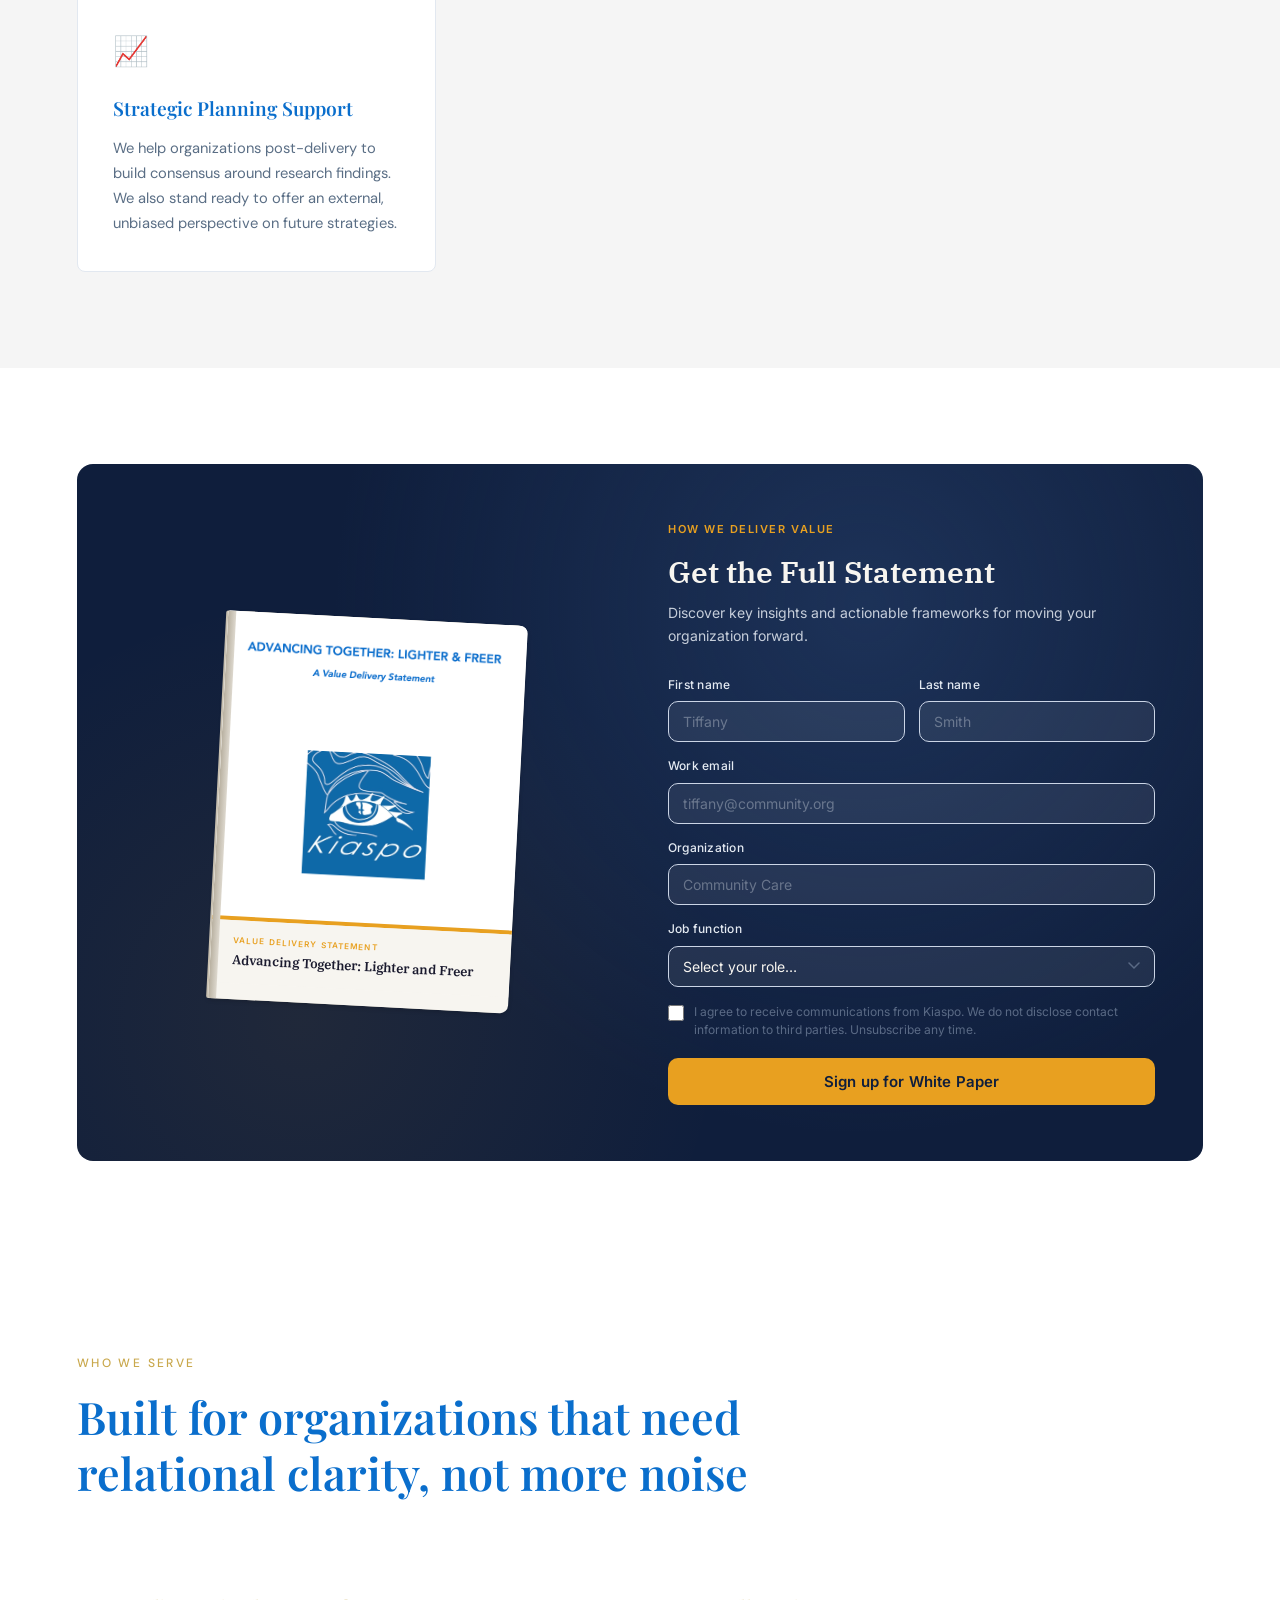
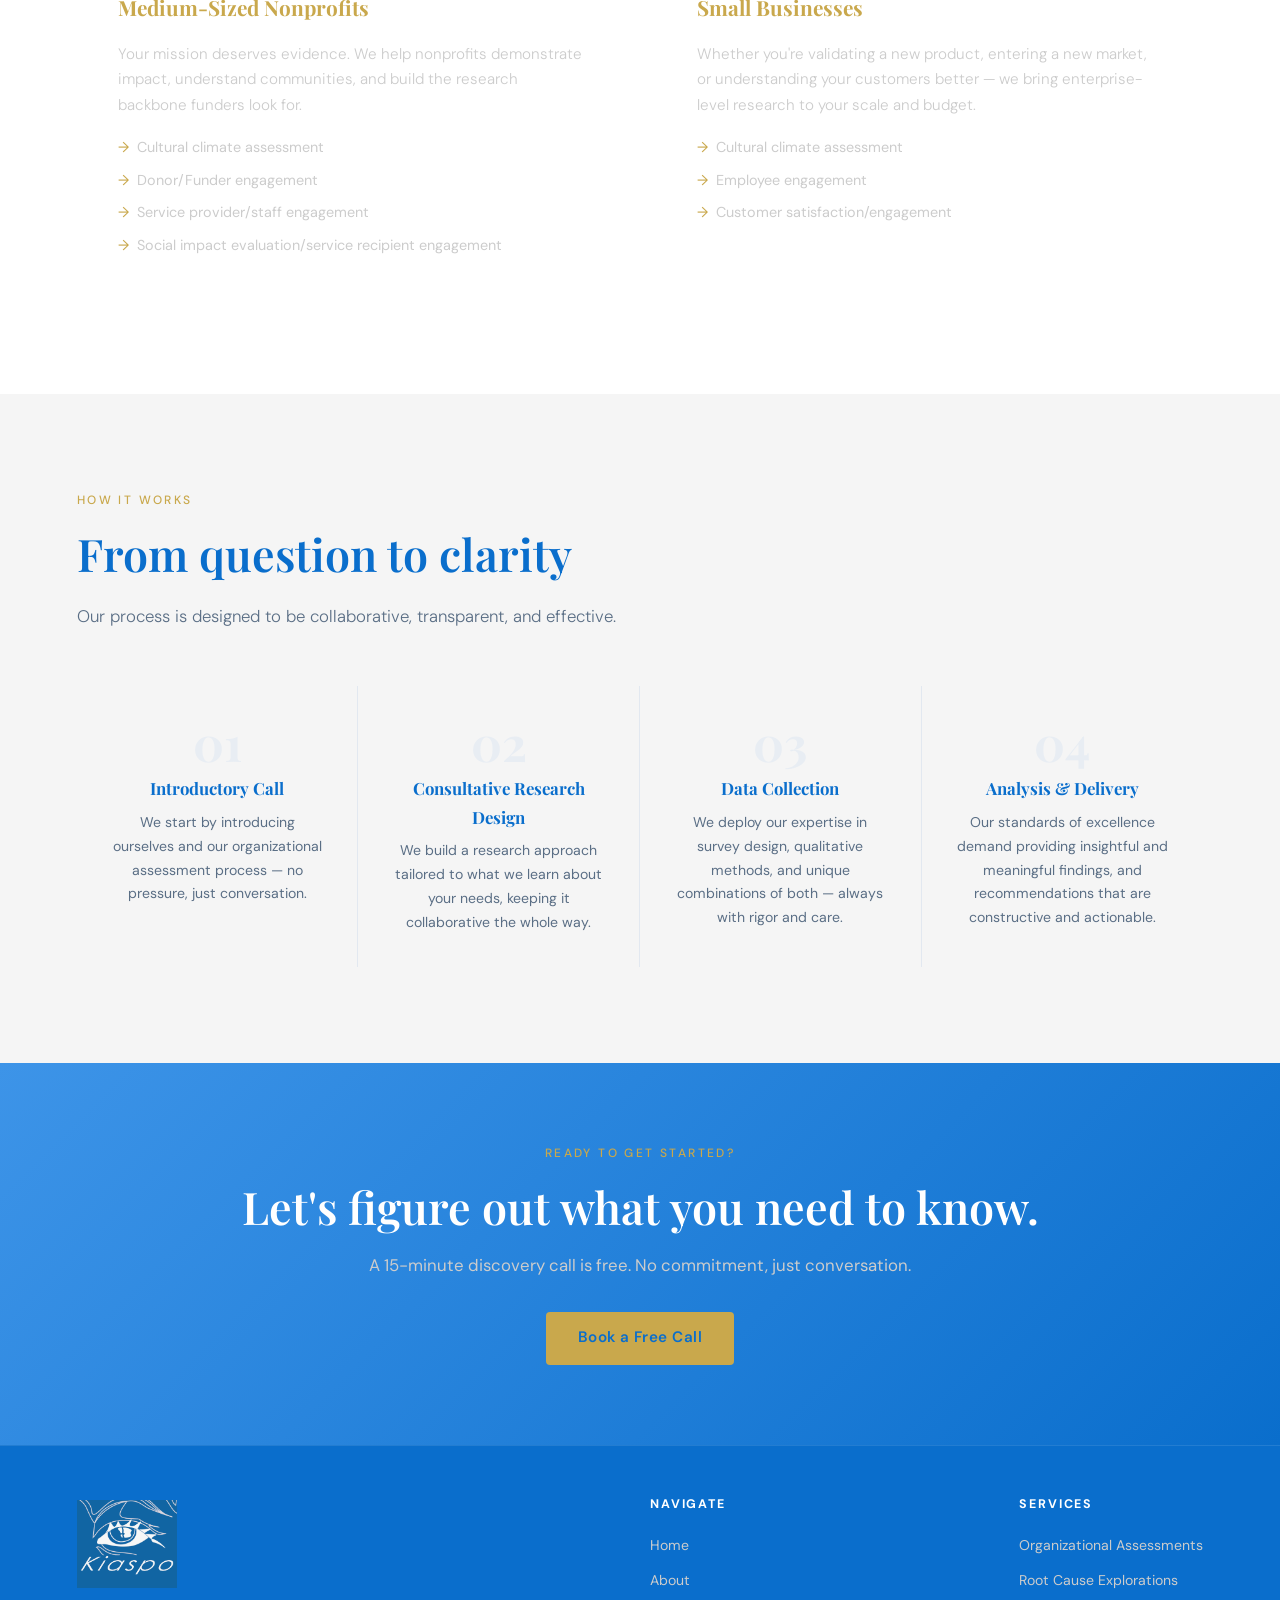
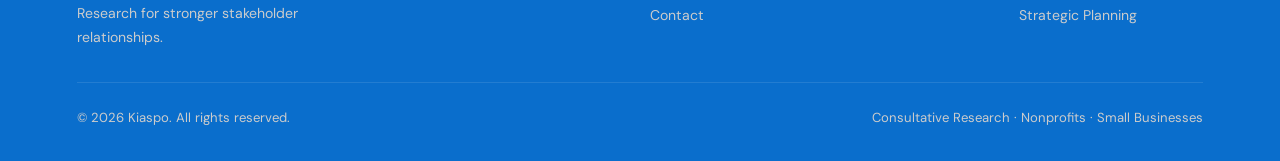
==== commit 61fb316b: "Update index.html" ====
--- a/index.html
+++ b/index.html
@@ -62,14 +62,9 @@
         <p>We take a unique approach for cultivating understanding with our clients. We kick things off with a complimentary, solution-oriented conversation and build from there.</p>
       </div>
       <div class="service-card">
-        <div class="service-icon">📊</div>
-        <h3>Organizational Assessments</h3>
-        <p>We measure what matters for building and sustaining the most dynamic stakeholder relationships.</p>
-      </div>
-      <div class="service-card">
         <div class="service-icon">💬</div>
-        <h3>Root Cause Explorations</h3>
-        <p>Using qualitative methods, we conduct interviews, focus groups, and community listening sessions to uncover the root causes of obstructive social divisions.</p>
+        <h3>Customize Assets</h3>
+        <p>We co-identify the research question and build the most effective approach for delivering maximum impact.</p>
       </div>
       <div class="service-card">
         <div class="service-icon">📝</div>
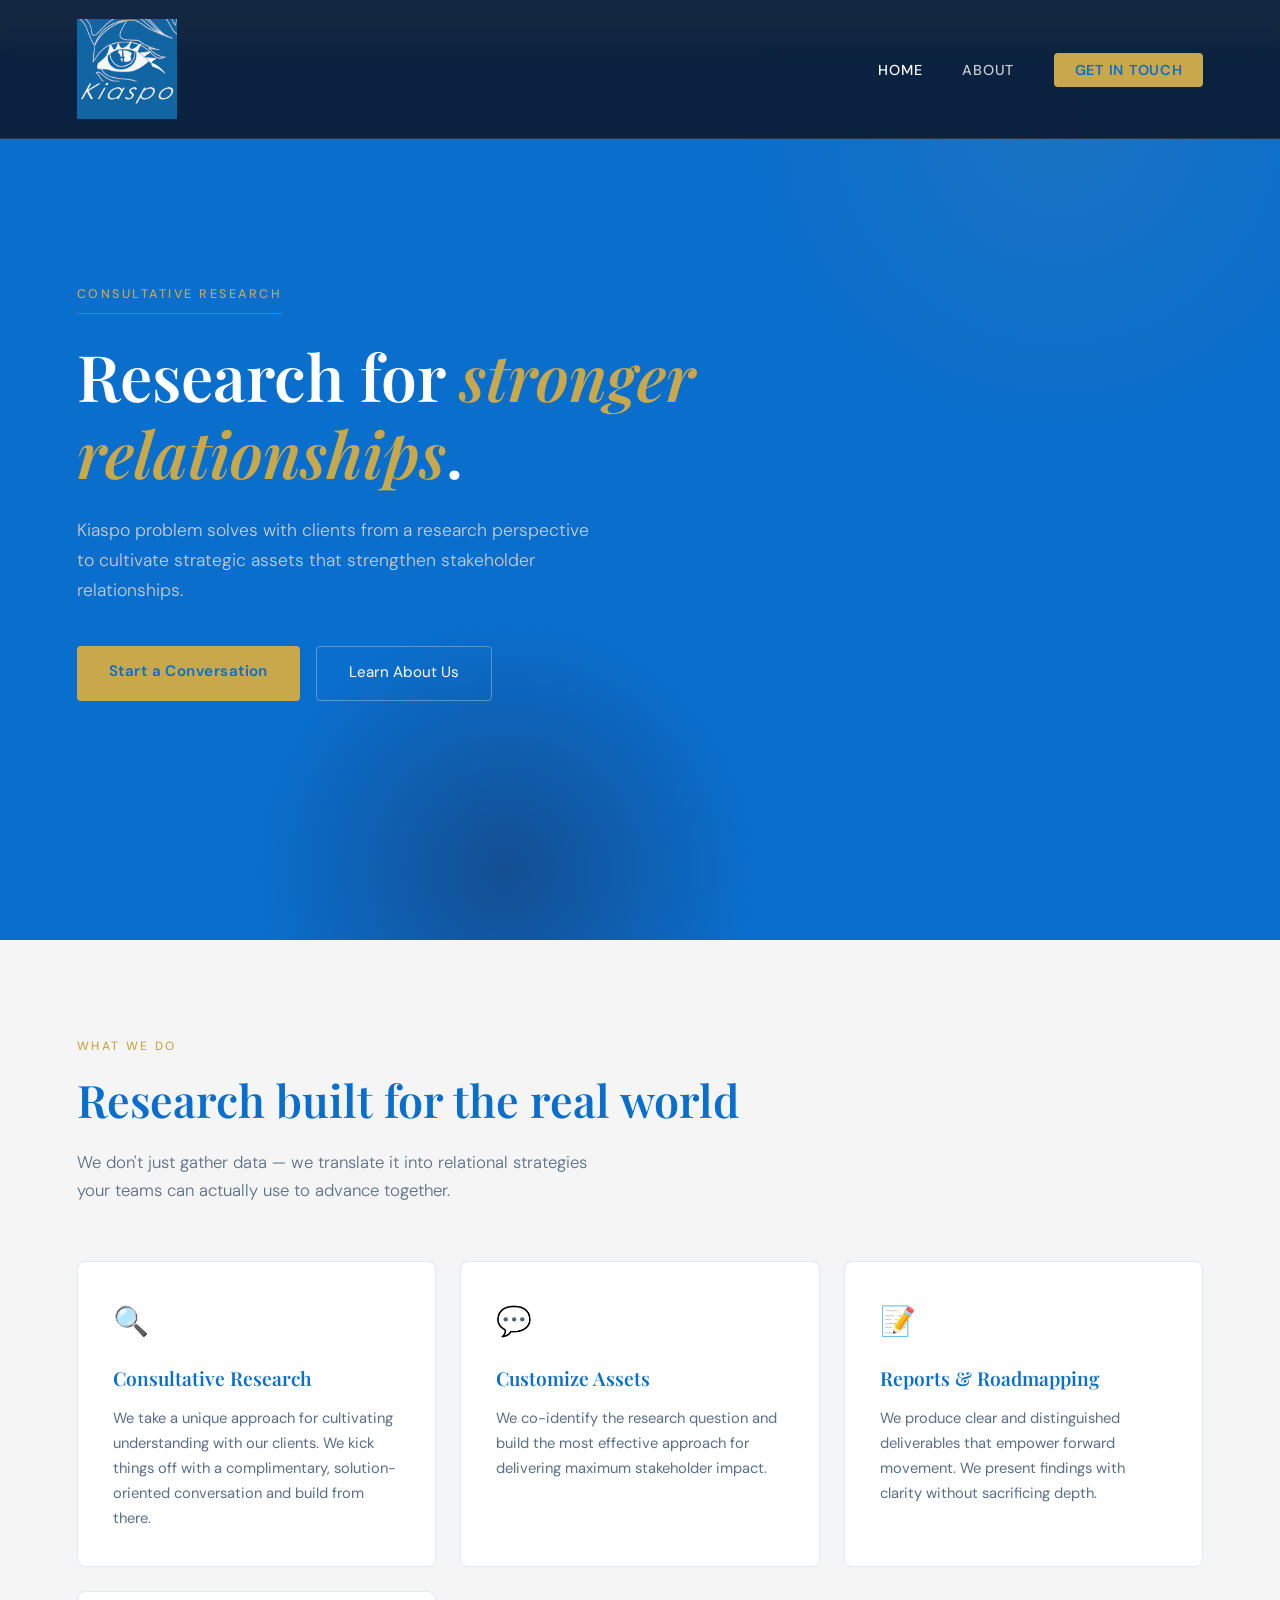
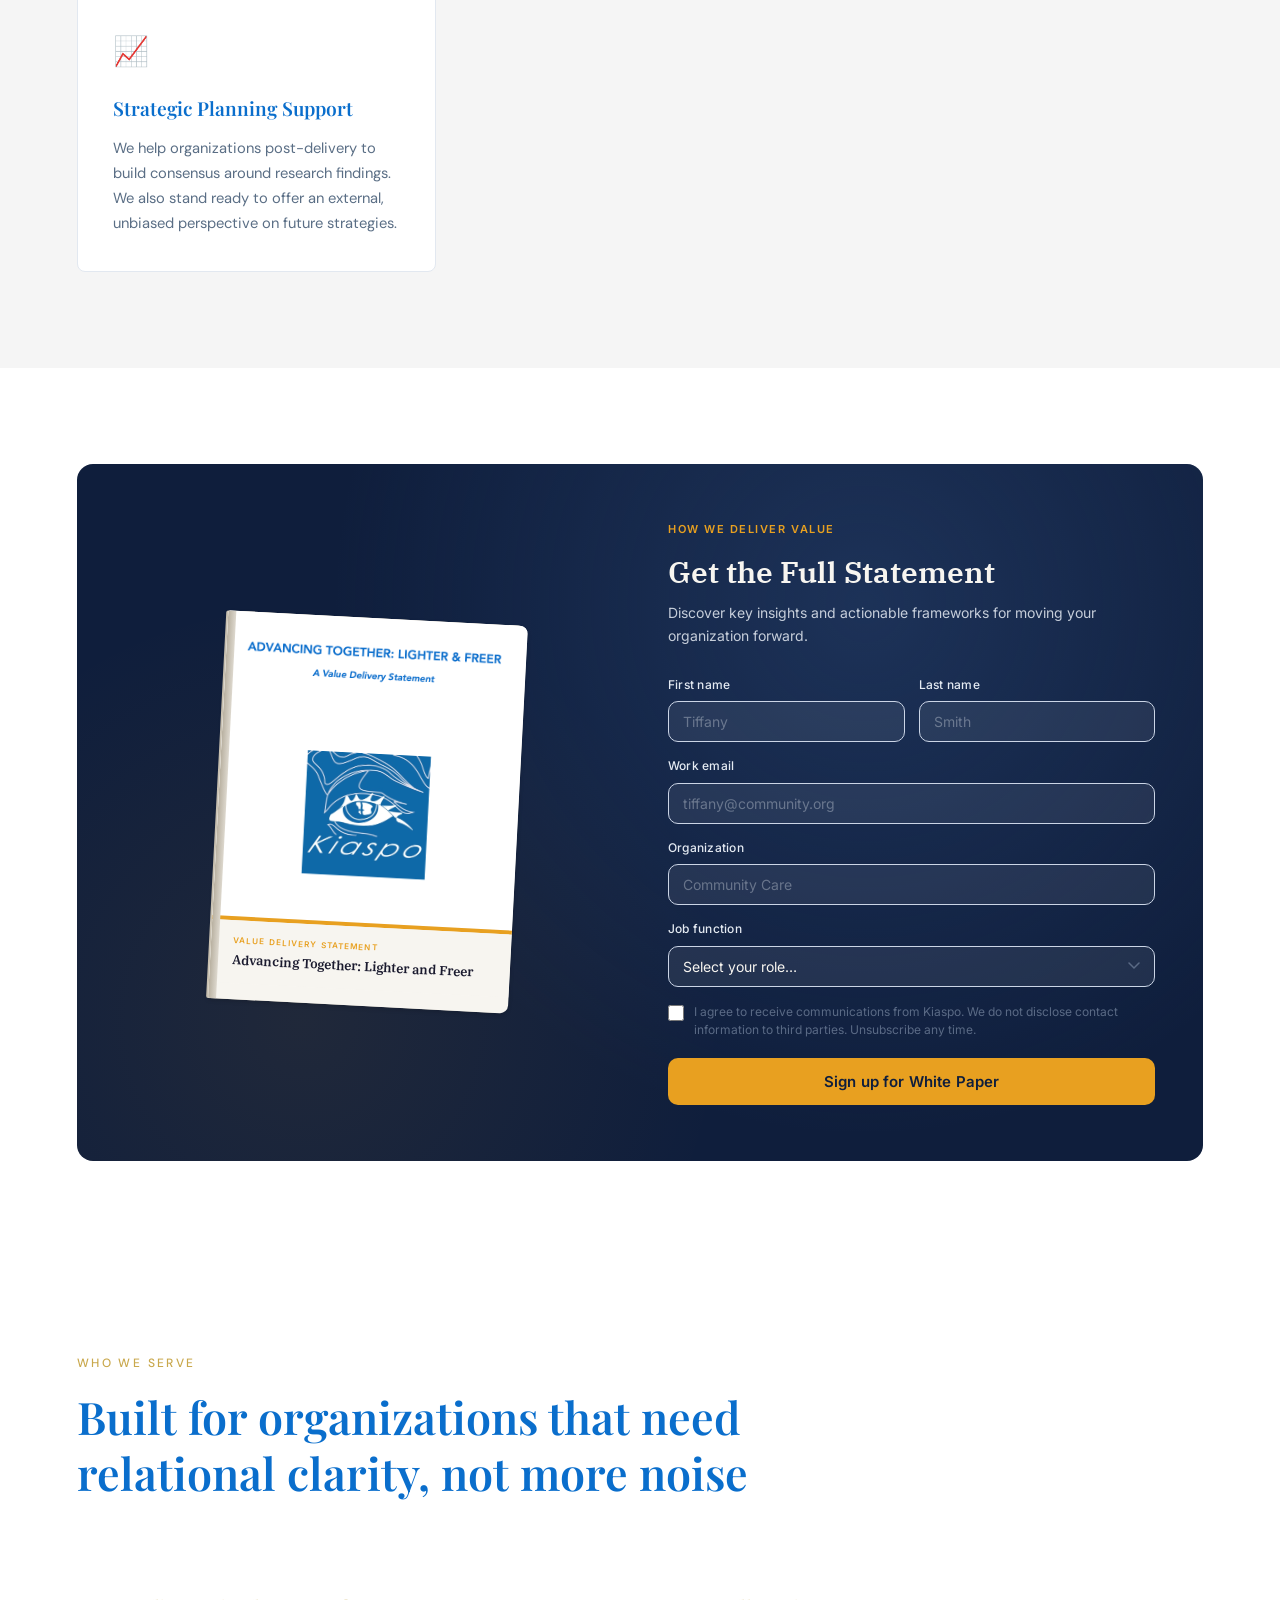
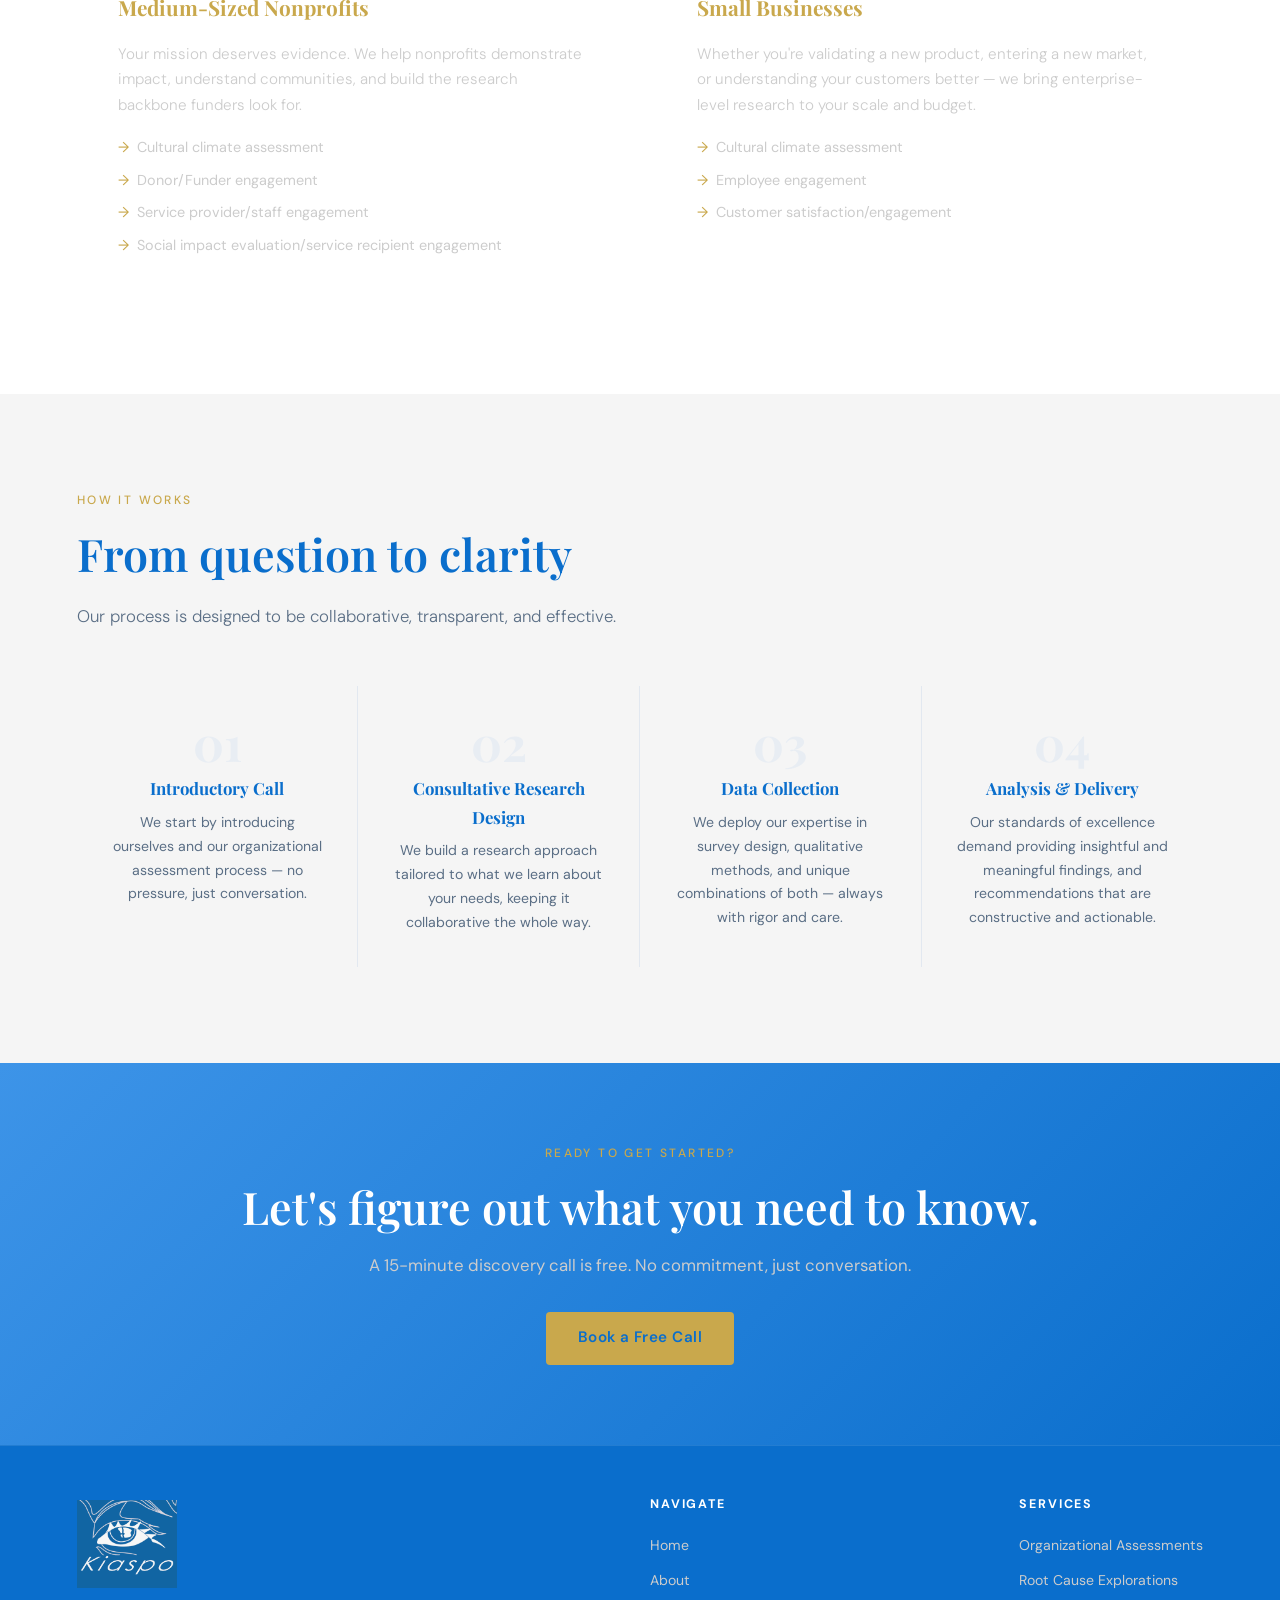
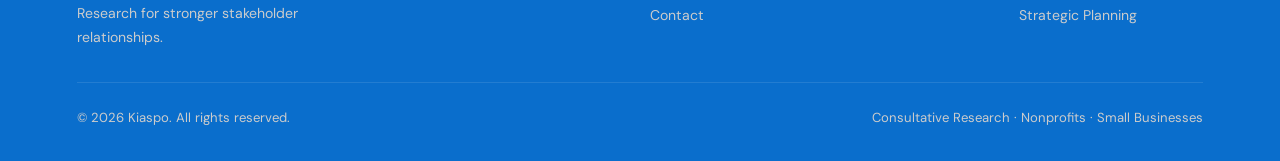
==== commit e979beb1: "Update index.html" ====
--- a/index.html
+++ b/index.html
@@ -64,7 +64,7 @@
       <div class="service-card">
         <div class="service-icon">💬</div>
         <h3>Customize Assets</h3>
-        <p>We co-identify the research question and build the most effective approach for delivering maximum impact.</p>
+        <p>We co-identify the research question and build the most effective approach for delivering maximum stakeholder impact.</p>
       </div>
       <div class="service-card">
         <div class="service-icon">📝</div>
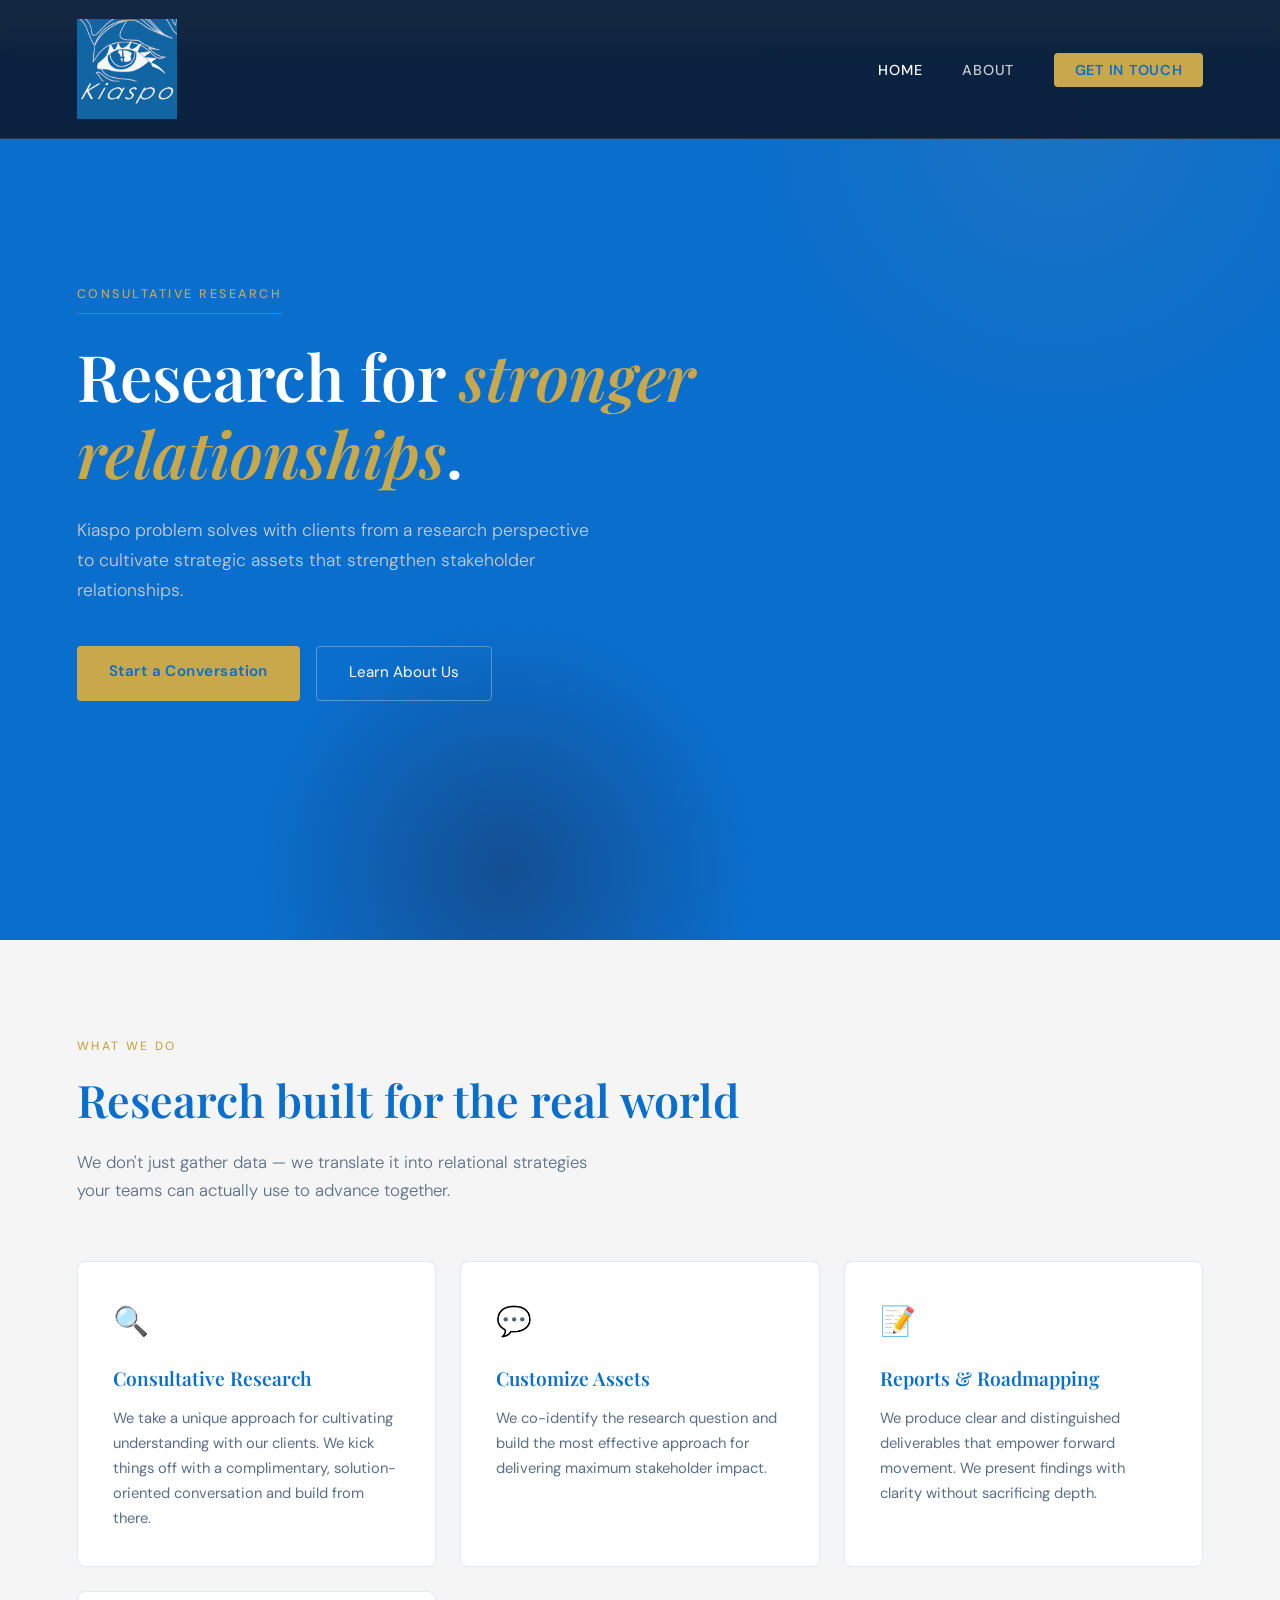
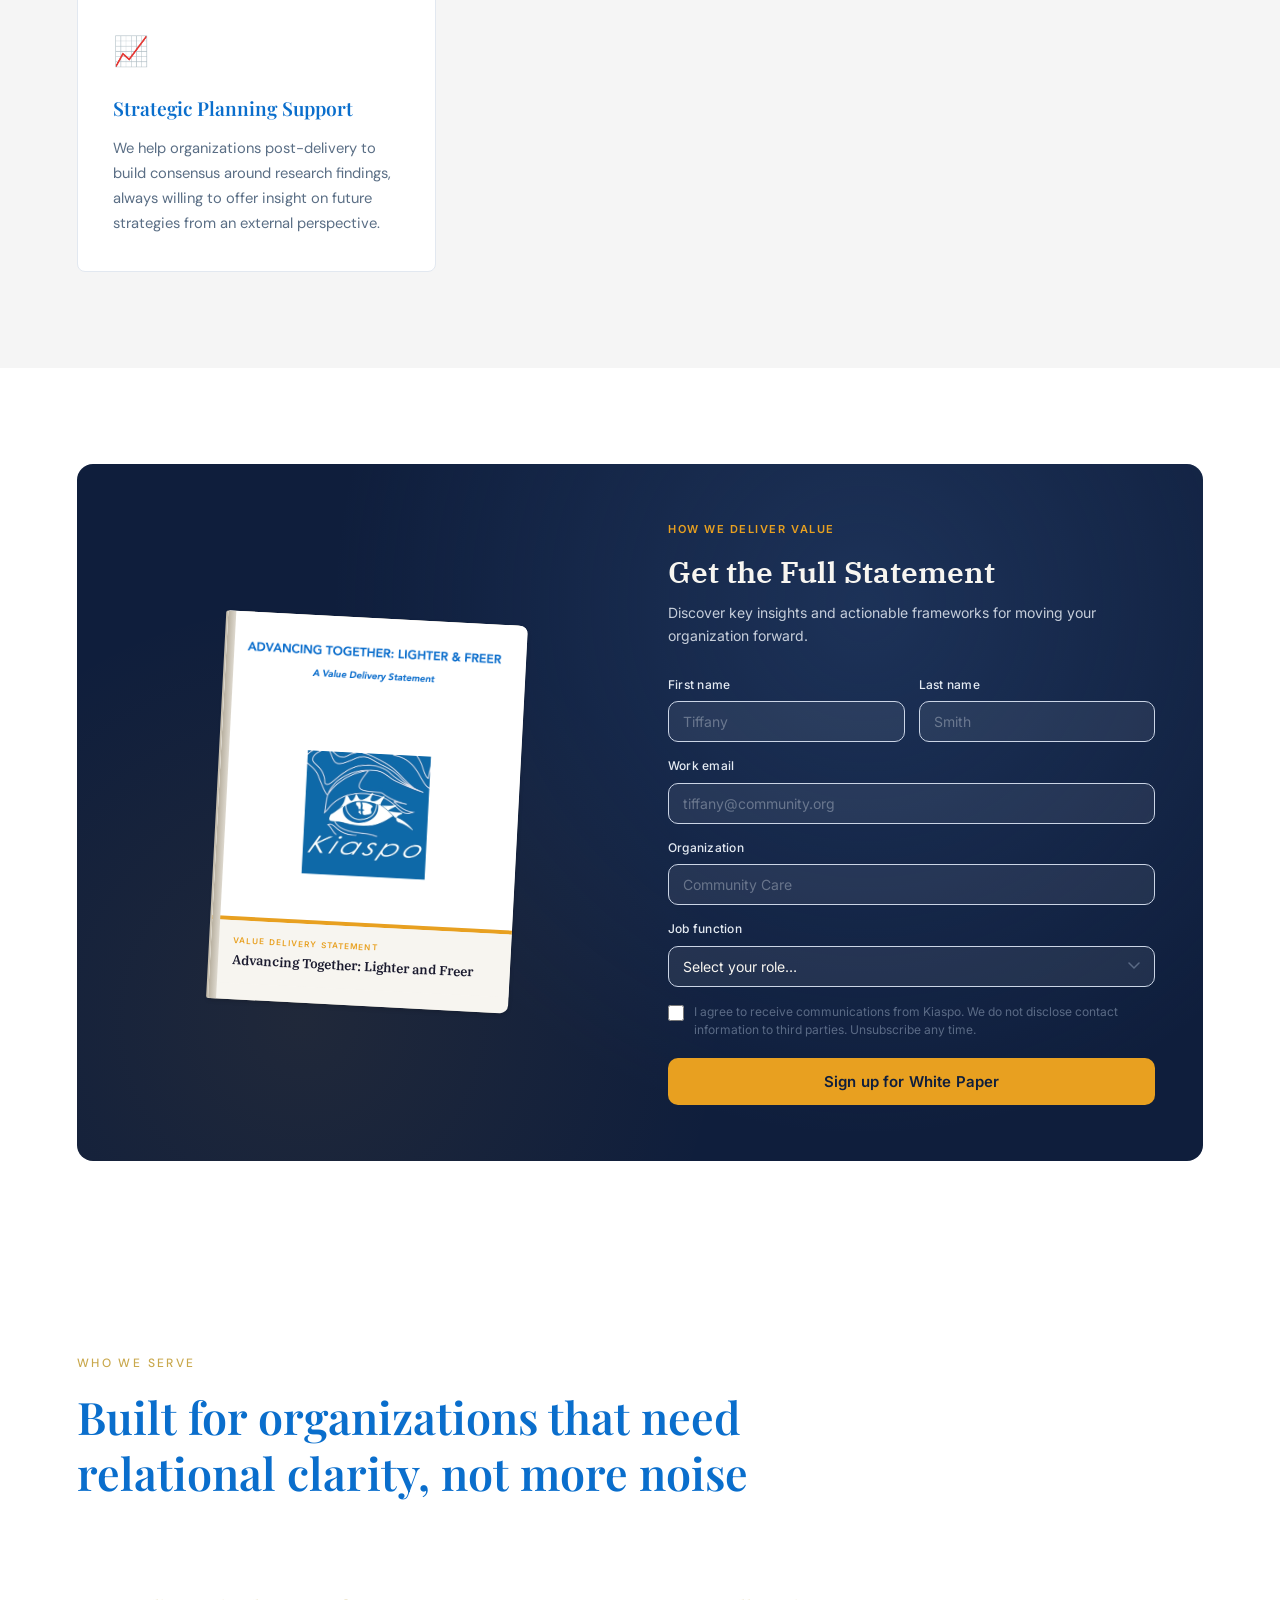
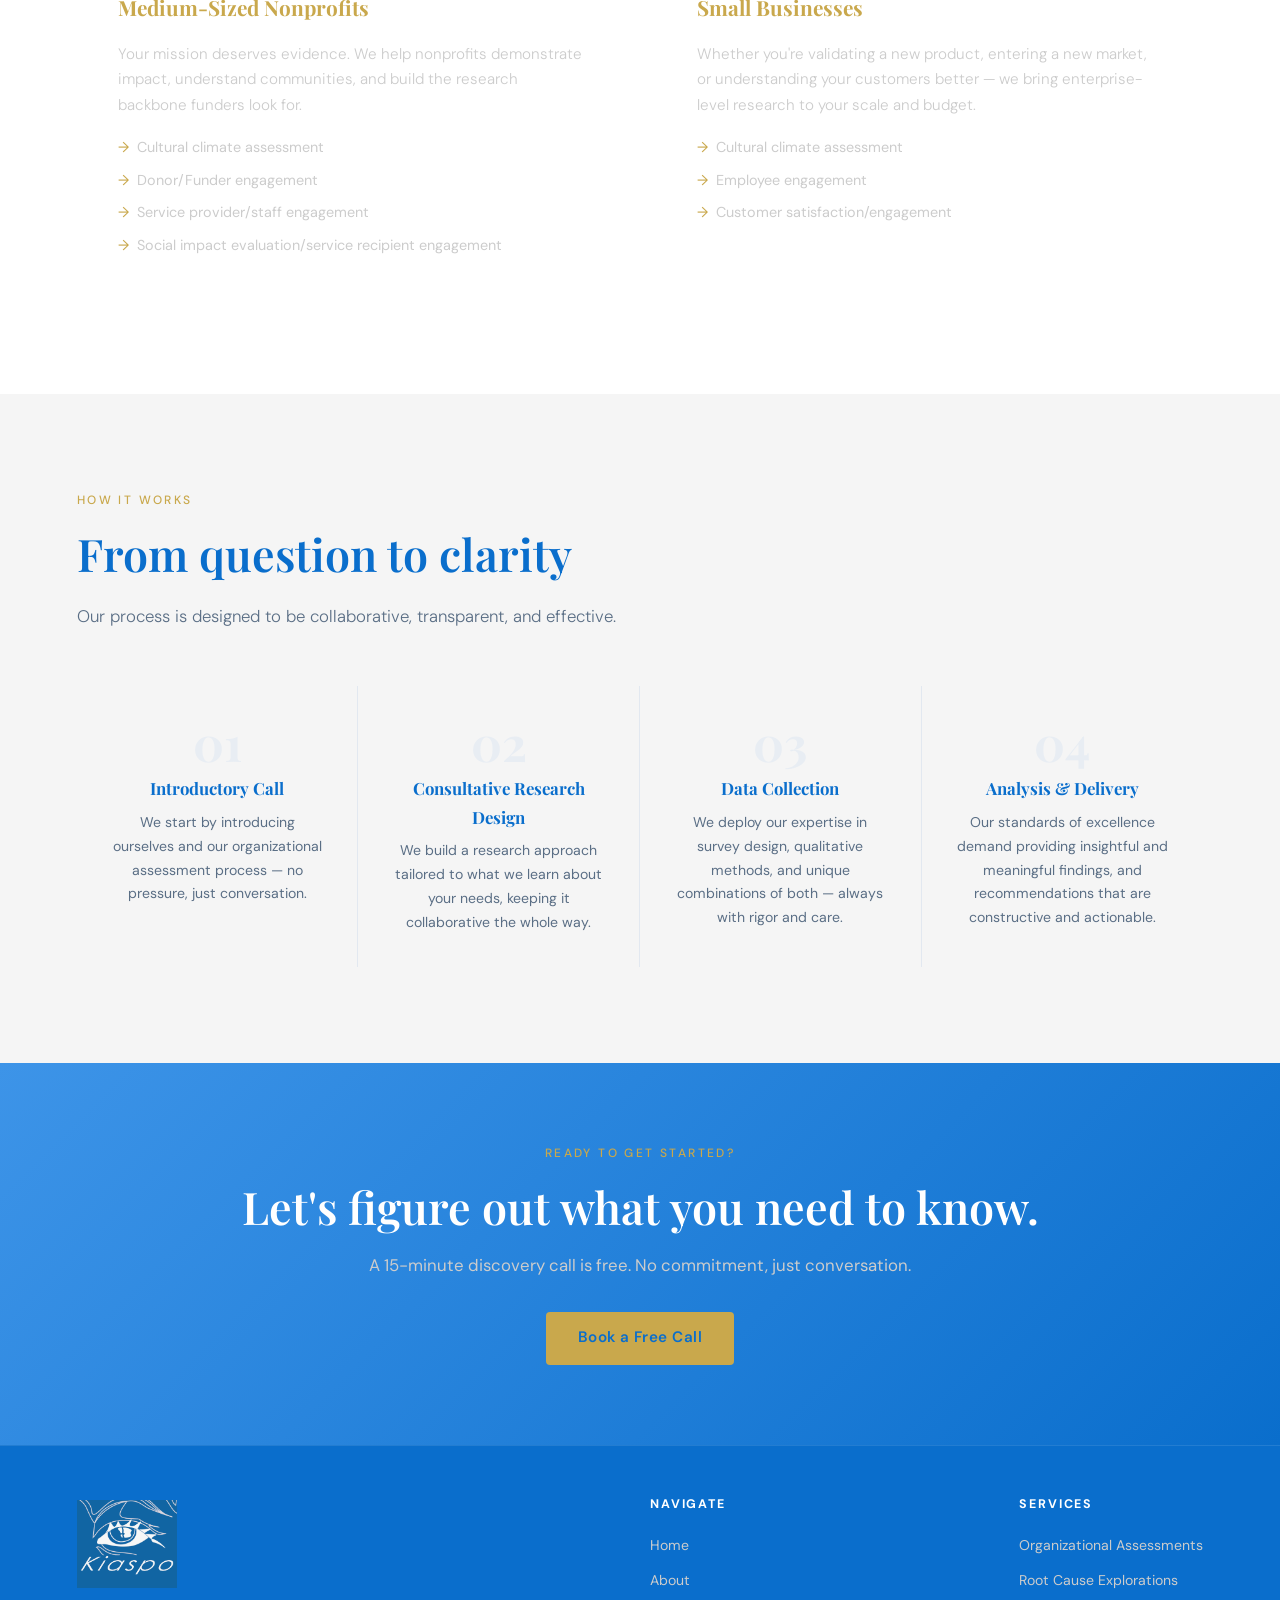
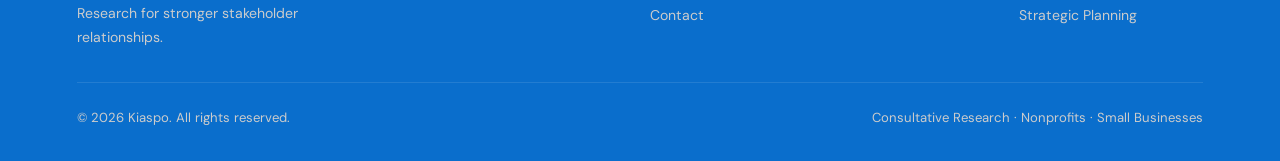
==== commit 02fcd61d: "Update index.html" ====
--- a/index.html
+++ b/index.html
@@ -74,7 +74,7 @@
       <div class="service-card">
         <div class="service-icon">📈</div>
         <h3>Strategic Planning Support</h3>
-        <p>We help organizations post-delivery to build consensus around research findings. We also stand ready to offer an external, unbiased perspective on future strategies.</p>
+        <p>We help organizations post-delivery to build consensus around research findings, always willing to offer insight on future strategies from an external perspective.</p>
       </div>
     </section>
     
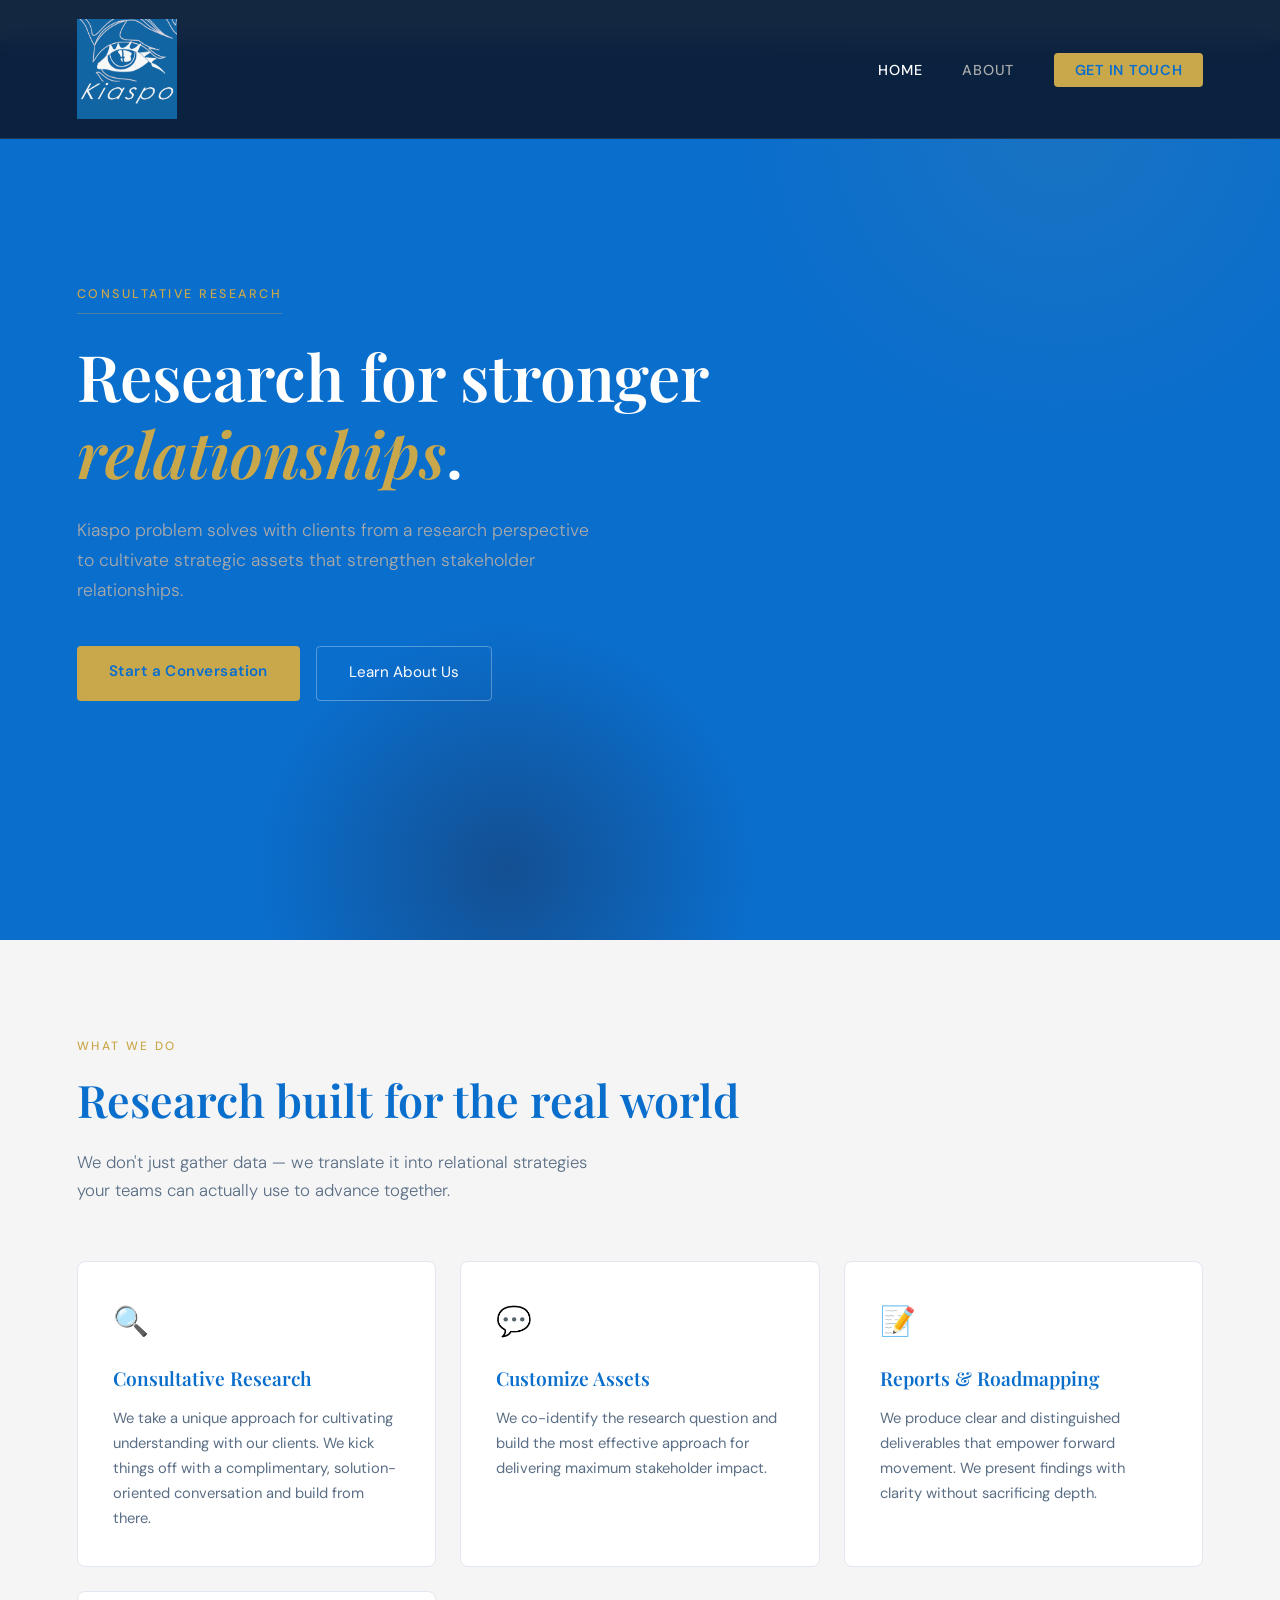
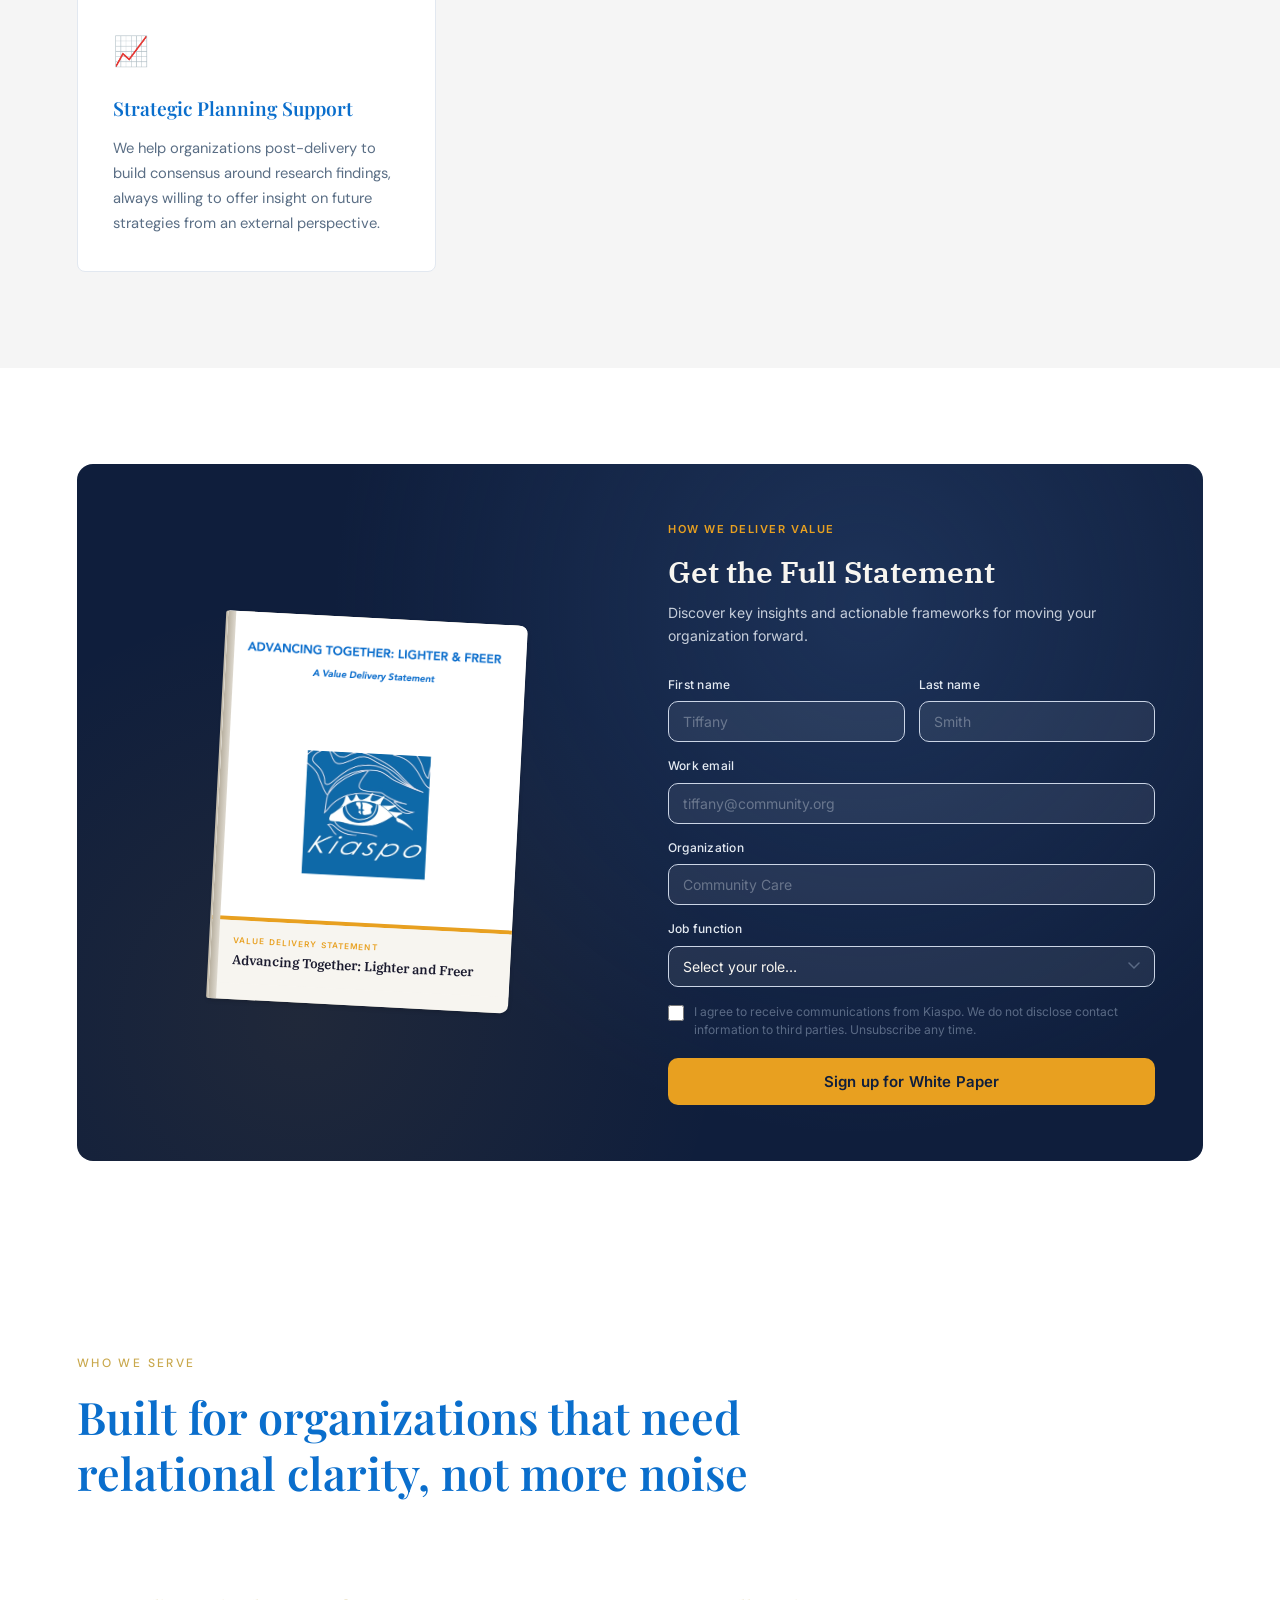
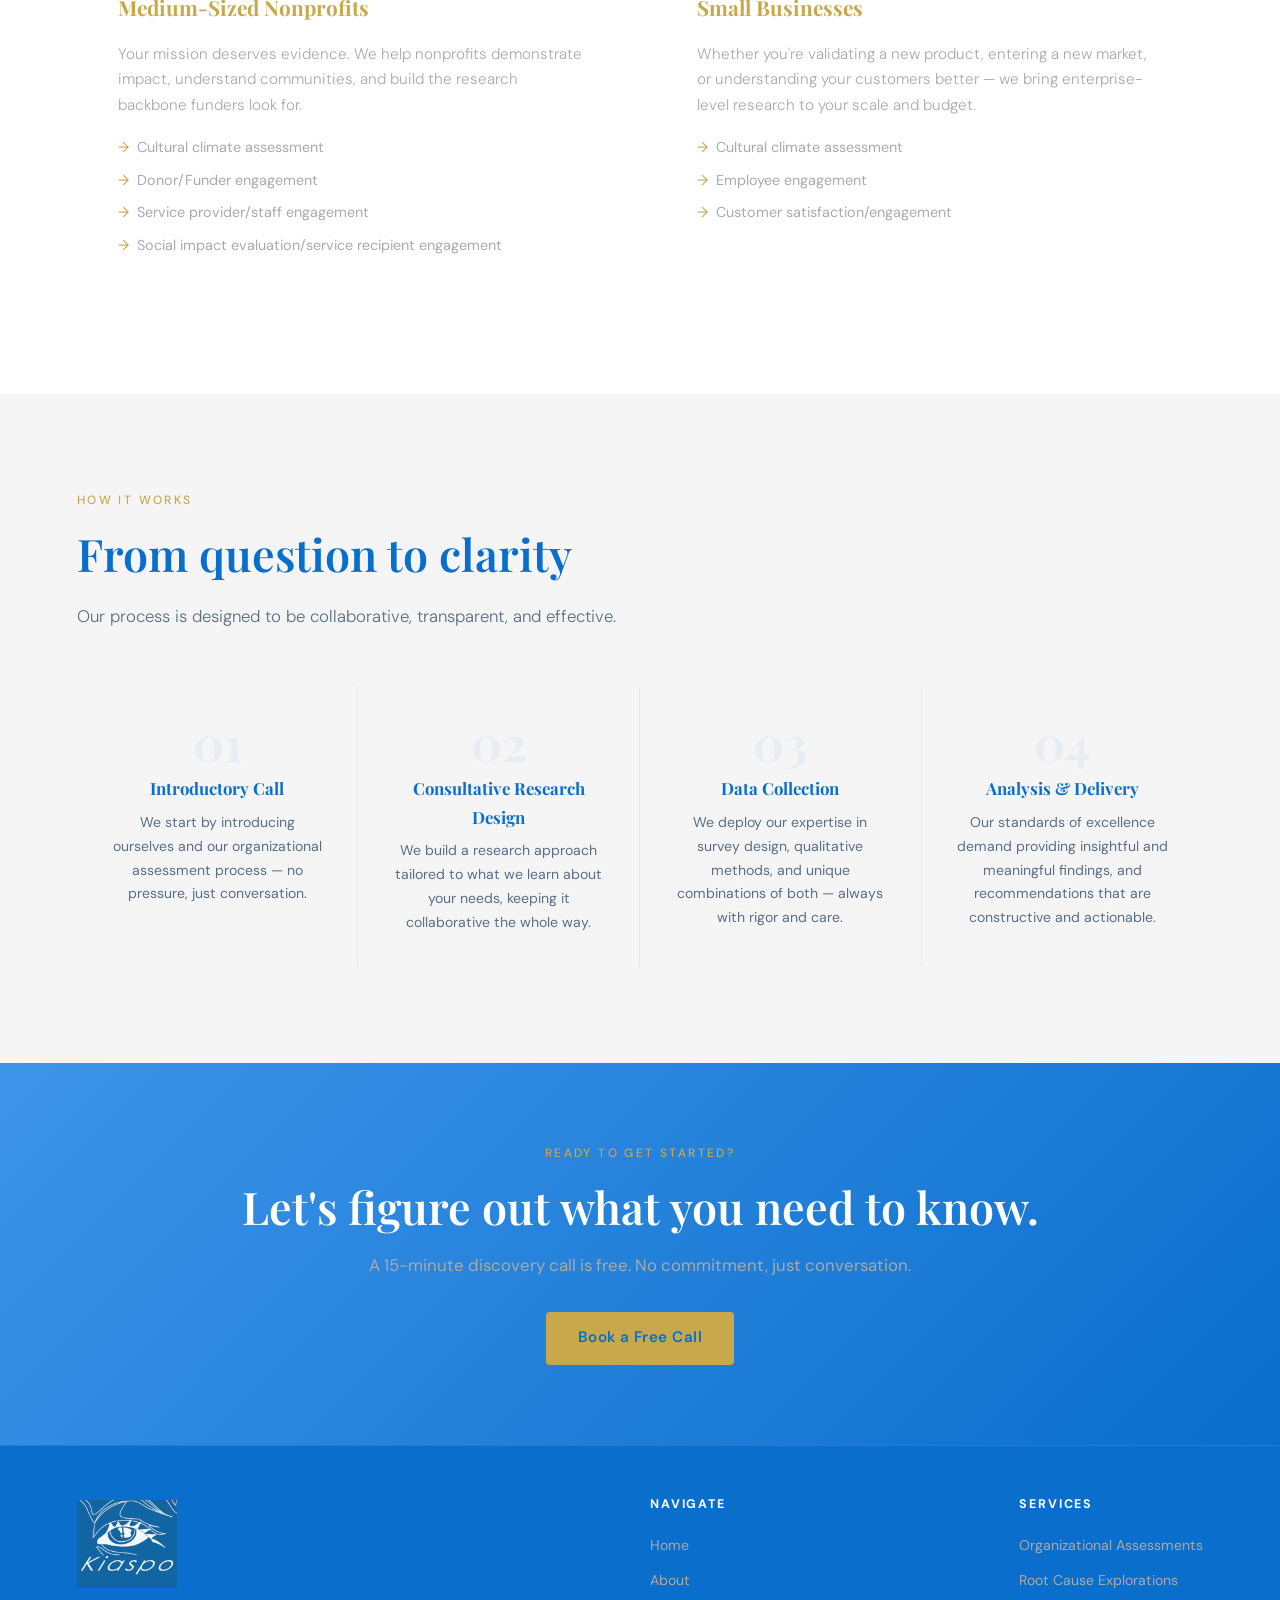
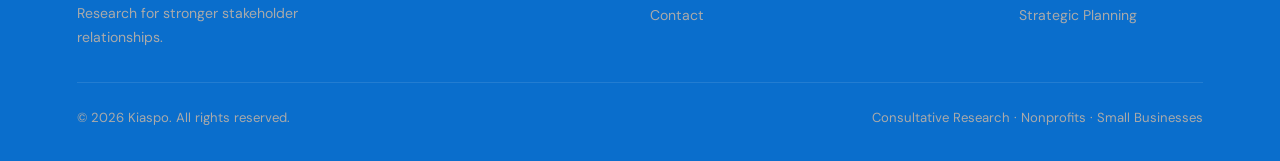
==== commit fb2cc5db: "Update index.html" ====
--- a/index.html
+++ b/index.html
@@ -39,7 +39,7 @@
   <section class="hero" style="margin-top: 2.5rem;">
     <div class="hero-content">
       <span class="hero-eyebrow">Consultative Research</span>
-      <h1>Research for <em>stronger relationships</em>.</h1>
+      <h1>Research for stronger <em>relationships</em>.</h1>
       <p>Kiaspo problem solves with clients from a research perspective to cultivate strategic assets that strengthen stakeholder relationships.</p>
       <div class="hero-actions">
         <a href="contact.html" class="btn-primary">Start a Conversation</a>
--- a/style.css
+++ b/style.css
@@ -7,7 +7,7 @@
   --white: #ffffff;
   --off-white: #f5f5f5;
   --gold: #c9a84c;
-  --text-muted: #cccccc;
+  --text-muted: #aaaaaa;
   --border: rgba(255,255,255,0.1);
 }
 
